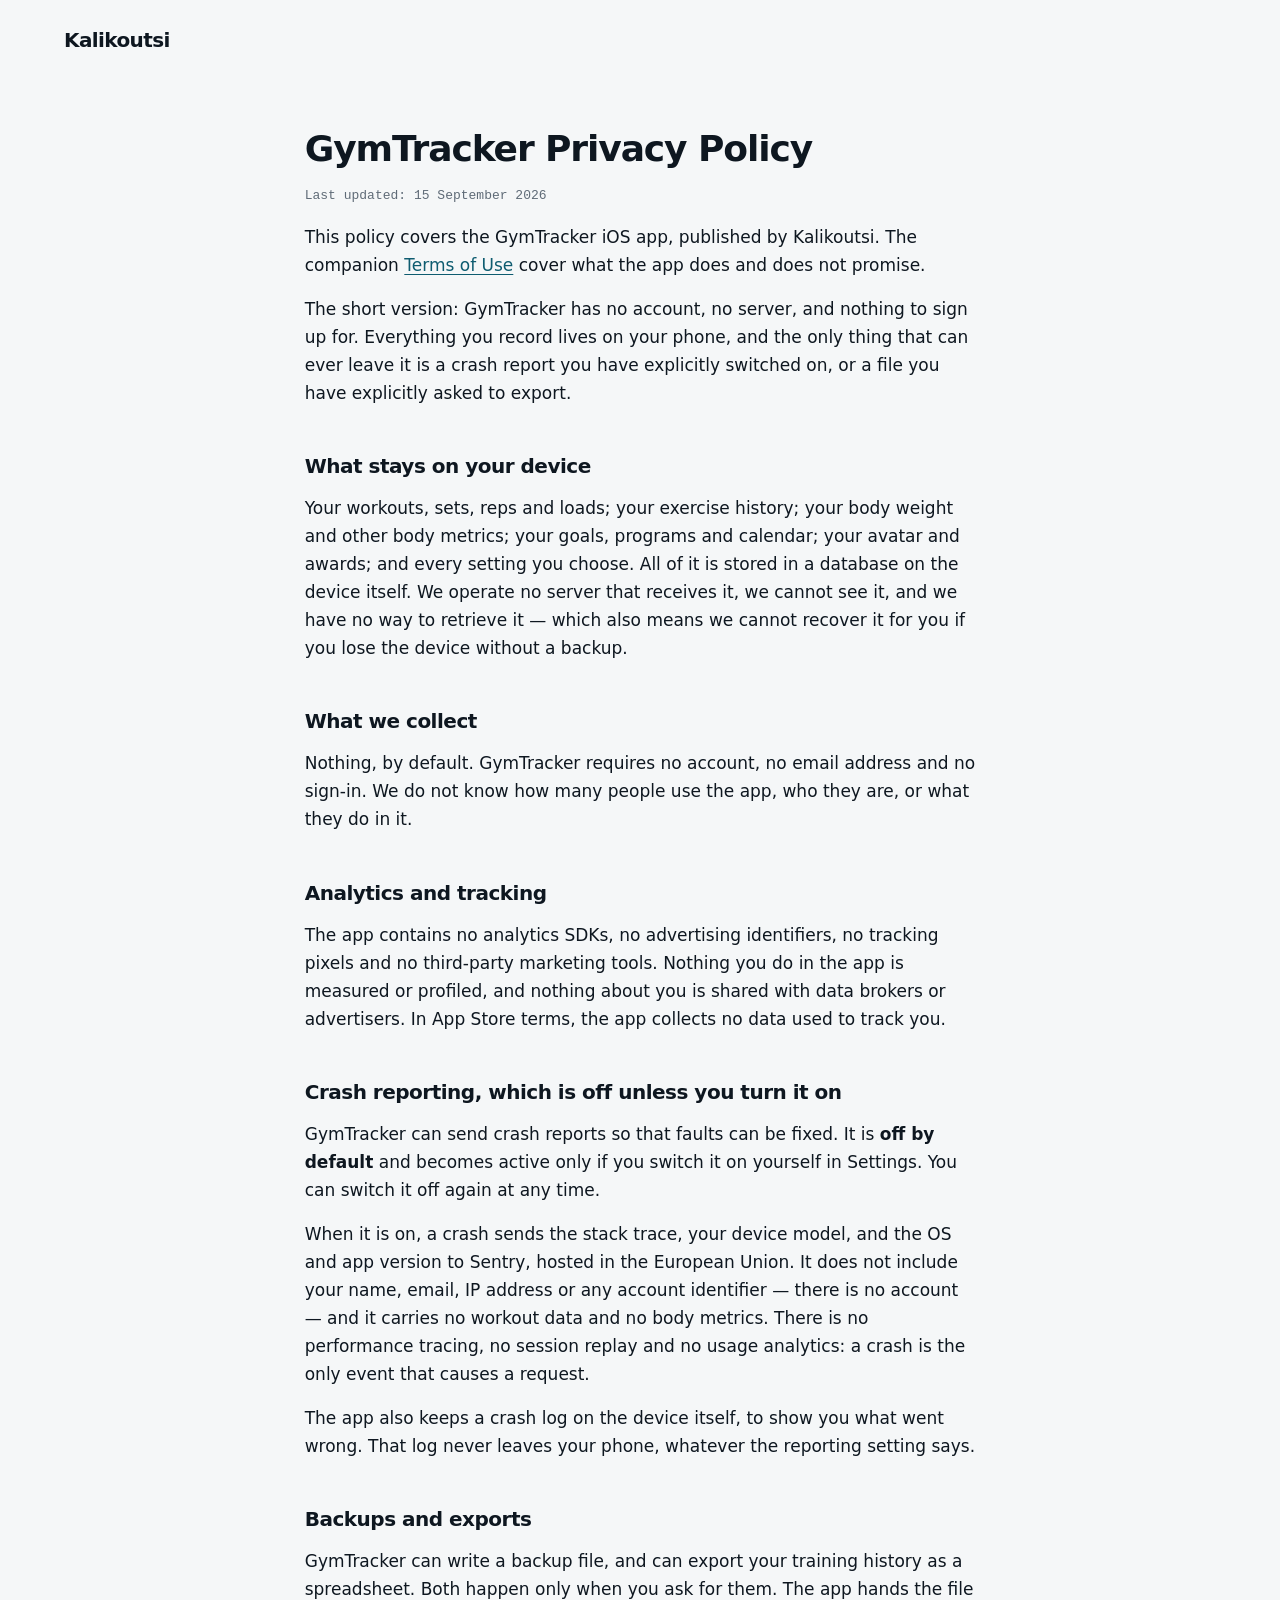
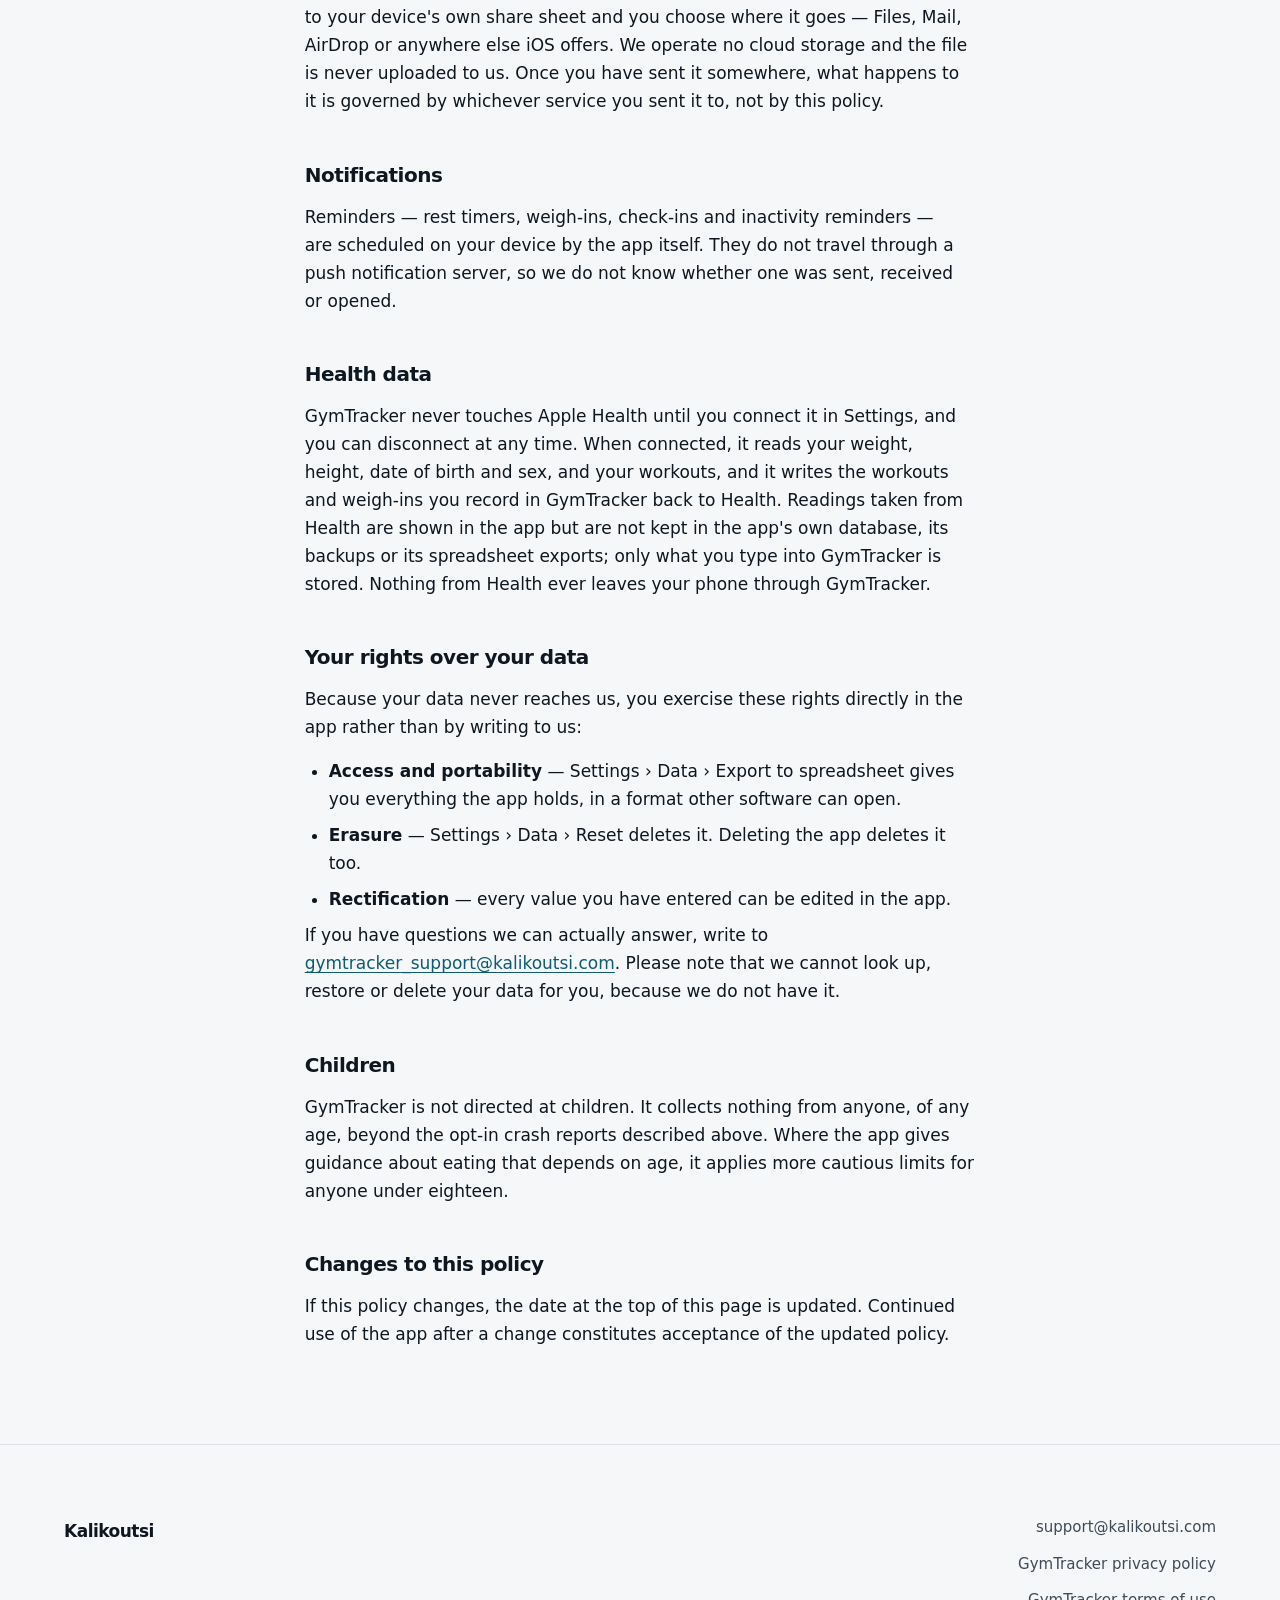
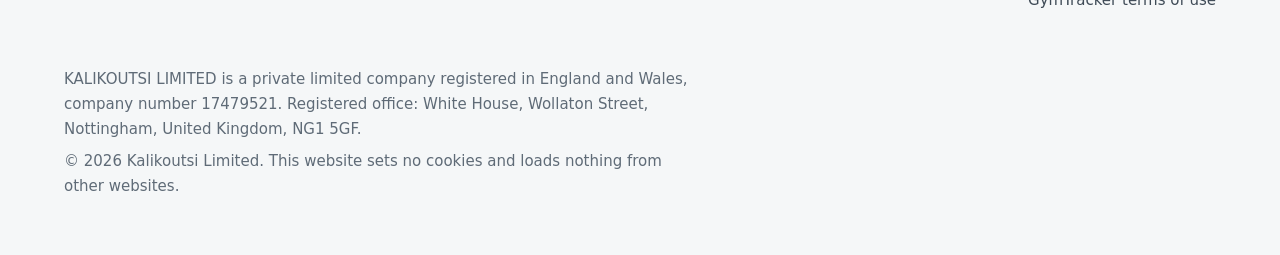
==== gymtracker-privacy.html @ 709e7f81 "Redesign, round two: no menu, plain sentences, the app's current icon and companions The header is t" ====
<!doctype html>
<html lang="en-GB">
<head>
<meta charset="utf-8">
<meta name="viewport" content="width=device-width, initial-scale=1">
<title>GymTracker Privacy Policy — Kalikoutsi</title>
<meta name="description" content="GymTracker's privacy policy: your workouts, body metrics and training history stay on your device. No account, no analytics, no tracking, and crash reporting is off unless you turn it on.">
<meta name="color-scheme" content="light dark">
<link rel="icon" href="data:image/svg+xml,%3Csvg xmlns='http://www.w3.org/2000/svg' viewBox='0 0 32 32'%3E%3Crect width='32' height='32' rx='9' fill='%230e5c70'/%3E%3Cpath d='M12 9v14M21.5 9l-7 7 7 7' fill='none' stroke='%23fff' stroke-width='3' stroke-linecap='round' stroke-linejoin='round'/%3E%3C/svg%3E">
<link rel="stylesheet" href="styles.css">
</head>
<body>

<a class="skip-link" href="#main">Skip to content</a>

<header class="site-header">
  <div class="wrap">
    <a class="wordmark" href="index.html">Kalikoutsi</a>
  </div>
</header>

<main id="main" class="content-page">
  <div class="wrap">
    <h1>GymTracker Privacy Policy</h1>
    <p class="updated">Last updated: 15 September 2026</p>

    <p>
      This policy covers the GymTracker iOS app, published by Kalikoutsi. The companion
      <a href="gymtracker-terms.html">Terms of Use</a> cover what the app does and does not
      promise.
    </p>

    <p>
      The short version: GymTracker has no account, no server, and nothing to sign up for.
      Everything you record lives on your phone, and the only thing that can ever leave it is
      a crash report you have explicitly switched on, or a file you have explicitly asked to
      export.
    </p>

    <h2>What stays on your device</h2>
    <p>
      Your workouts, sets, reps and loads; your exercise history; your body weight and other
      body metrics; your goals, programs and calendar; your avatar and awards; and every
      setting you choose. All of it is stored in a database on the device itself. We operate
      no server that receives it, we cannot see it, and we have no way to retrieve it — which
      also means we cannot recover it for you if you lose the device without a backup.
    </p>

    <h2>What we collect</h2>
    <p>
      Nothing, by default. GymTracker requires no account, no email address and no sign-in.
      We do not know how many people use the app, who they are, or what they do in it.
    </p>

    <h2>Analytics and tracking</h2>
    <p>
      The app contains no analytics SDKs, no advertising identifiers, no tracking pixels and
      no third-party marketing tools. Nothing you do in the app is measured or profiled, and
      nothing about you is shared with data brokers or advertisers. In App Store terms, the
      app collects no data used to track you.
    </p>

    <h2>Crash reporting, which is off unless you turn it on</h2>
    <p>
      GymTracker can send crash reports so that faults can be fixed. It is
      <strong>off by default</strong> and becomes active only if you switch it on yourself in
      Settings. You can switch it off again at any time.
    </p>
    <p>
      When it is on, a crash sends the stack trace, your device model, and the OS and app
      version to Sentry, hosted in the European Union. It does not include your name, email,
      IP address or any account identifier — there is no account — and it carries no workout
      data and no body metrics. There is no performance tracing, no session replay and no
      usage analytics: a crash is the only event that causes a request.
    </p>
    <p>
      The app also keeps a crash log on the device itself, to show you what went wrong. That
      log never leaves your phone, whatever the reporting setting says.
    </p>

    <h2>Backups and exports</h2>
    <p>
      GymTracker can write a backup file, and can export your training history as a
      spreadsheet. Both happen only when you ask for them. The app hands the file to your
      device's own share sheet and you choose where it goes — Files, Mail, AirDrop or
      anywhere else iOS offers. We operate no cloud storage and the file is never uploaded to
      us. Once you have sent it somewhere, what happens to it is governed by whichever
      service you sent it to, not by this policy.
    </p>

    <h2>Notifications</h2>
    <p>
      Reminders — rest timers, weigh-ins, check-ins and inactivity reminders — are scheduled
      on your device by the app itself. They do not travel through a push notification
      server, so we do not know whether one was sent, received or opened.
    </p>

    <h2>Health data</h2>
    <p>
      GymTracker never touches Apple Health until you connect it in Settings, and you can
      disconnect at any time. When connected, it reads your weight, height, date of birth and
      sex, and your workouts, and it writes the workouts and weigh-ins you record in GymTracker
      back to Health. Readings taken from Health are shown in the app but are not kept in the
      app's own database, its backups or its spreadsheet exports; only what you type into
      GymTracker is stored. Nothing from Health ever leaves your phone through GymTracker.
    </p>

    <h2>Your rights over your data</h2>
    <p>
      Because your data never reaches us, you exercise these rights directly in the app
      rather than by writing to us:
    </p>
    <ul>
      <li><strong>Access and portability</strong> — Settings › Data › Export to spreadsheet gives you everything the app holds, in a format other software can open.</li>
      <li><strong>Erasure</strong> — Settings › Data › Reset deletes it. Deleting the app deletes it too.</li>
      <li><strong>Rectification</strong> — every value you have entered can be edited in the app.</li>
    </ul>
    <p>
      If you have questions we can actually answer, write to
      <a href="mailto:gymtracker_support@kalikoutsi.com">gymtracker_support@kalikoutsi.com</a>.
      Please note that we cannot look up, restore or delete your data for you, because we do
      not have it.
    </p>

    <h2>Children</h2>
    <p>
      GymTracker is not directed at children. It collects nothing from anyone, of any age,
      beyond the opt-in crash reports described above. Where the app gives guidance about
      eating that depends on age, it applies more cautious limits for anyone under eighteen.
    </p>

    <h2>Changes to this policy</h2>
    <p>
      If this policy changes, the date at the top of this page is updated. Continued use of
      the app after a change constitutes acceptance of the updated policy.
    </p>
  </div>
</main>

<footer class="site-footer">
  <div class="wrap">
    <div class="footer-grid">
      <a class="wordmark" href="index.html">Kalikoutsi</a>
      <ul class="footer-links">
        <li><a href="mailto:support@kalikoutsi.com">support@kalikoutsi.com</a></li>
        <li><a href="gymtracker-privacy.html">GymTracker privacy policy</a></li>
        <li><a href="gymtracker-terms.html">GymTracker terms of use</a></li>
      </ul>
    </div>
    <p>KALIKOUTSI LIMITED is a private limited company registered in England and Wales, company number 17479521. Registered office: White House, Wollaton Street, Nottingham, United Kingdom, NG1 5GF.</p>
    <p>&copy; 2026 Kalikoutsi Limited. This website sets no cookies and loads nothing from other websites.</p>
  </div>
</footer>

</body>
</html>
---- styles.css ----
/*
  Kalikoutsi: one stylesheet for the whole site.
  System fonts only. No external requests of any kind.

  Two palettes, one type and spacing system.
  - Company pages: a cool neutral ground with a deep teal taken from the GymTracker icon.
  - The GymTracker page (body.app): the app's own tokens from src/ui/theme.ts, so the page
    looks like the app.
  Spacing is on an 8-point grid (--s1 = 8px). Type sizes come from the --t-* scale only.
*/

/* ---------- Tokens ---------- */

:root {
  color-scheme: light dark;

  --bg: #f5f7f8;
  --surface: #ffffff;
  --surface-alt: #eaeef1;
  --ink: #0e1720;
  --ink-2: #3f4b57;
  --ink-3: #5f6b77;
  --line: #dde3e8;
  --accent: #0e5c70;
  --accent-hover: #0a4757;
  --accent-ink: #ffffff;
  --accent-soft: #dcebef;
  --shadow: 0 1px 2px rgba(14, 23, 32, 0.05), 0 8px 24px -8px rgba(14, 23, 32, 0.12);
  --shadow-hover: 0 2px 4px rgba(14, 23, 32, 0.06), 0 16px 40px -12px rgba(14, 23, 32, 0.2);
  --card-border: transparent;

  /* The icon's own colours. Used only where GymTracker itself is shown. */
  --icon-deep: #02213a;
  --icon-teal: #06566d;
  --icon-glow: #0e7c97;
  --icon-spark: #ff5a3c;

  --font: -apple-system, BlinkMacSystemFont, system-ui, "Segoe UI", "Noto Sans", "Helvetica Neue", Arial, sans-serif;
  --font-mono: ui-monospace, "SF Mono", "Cascadia Mono", Menlo, Consolas, monospace;

  /* Type scale */
  --t-xs: 0.8125rem;   /* 13 */
  --t-sm: 0.9375rem;   /* 15 */
  --t-base: 1.0625rem; /* 17 */
  --t-lg: 1.25rem;     /* 20 */
  --t-xl: 1.5rem;      /* 24 */
  --t-2xl: clamp(1.75rem, 1.4rem + 1.4vw, 2.25rem);
  --t-3xl: clamp(2.5rem, 1.8rem + 3vw, 3.75rem);
  --t-hero: clamp(3.5rem, 1rem + 16vw, 9rem);

  /* 8-point spacing */
  --s1: 8px;
  --s2: 16px;
  --s3: 24px;
  --s4: 32px;
  --s5: 48px;
  --s6: 64px;
  --s7: 96px;
  --s8: 128px;

  --gutter: 16px;
  --wrap: 72rem;
  --measure: 62ch;
  --radius: 16px;
  --radius-lg: 24px;
  --ease: cubic-bezier(0.2, 0.7, 0.2, 1);
}

@media (prefers-color-scheme: dark) {
  :root {
    --bg: #0b1014;
    --surface: #121920;
    --surface-alt: #18212a;
    --ink: #eef2f5;
    --ink-2: #b6c0ca;
    --ink-3: #8d99a5;
    --line: #232d37;
    --accent: #6fc4d6;
    --accent-hover: #98d8e5;
    --accent-ink: #04161c;
    --accent-soft: #12303a;
    --shadow: none;
    --shadow-hover: none;
    --card-border: #232d37;
  }
}

/* The GymTracker page wears the app's tokens (src/ui/theme.ts). */
body.app {
  --bg: #f7f9fc;
  --surface: #ffffff;
  --surface-alt: #e9eef5;
  --ink: #10161d;
  --ink-2: #3c4653;
  --ink-3: #586372;
  --line: #d4dce6;
  --accent: #0a5cc2;
  --accent-hover: #084a9c;
  --accent-ink: #ffffff;
  --accent-soft: #dce9fb;
}

@media (prefers-color-scheme: dark) {
  body.app {
    --bg: #0b0f14;
    --surface: #141a22;
    --surface-alt: #1c242f;
    --ink: #f5f7fa;
    --ink-2: #c3ccd6;
    --ink-3: #9aa6b2;
    --line: #2a333f;
    --accent: #4da3ff;
    --accent-hover: #7dbcff;
    --accent-ink: #0b0f14;
    --accent-soft: #20344a;
    --card-border: #2a333f;
  }
}

@media (min-width: 48rem) {
  :root { --gutter: 32px; }
}

/* ---------- Base ---------- */

*, *::before, *::after { box-sizing: border-box; }

html {
  -webkit-text-size-adjust: 100%;
  text-size-adjust: 100%;
  scroll-behavior: smooth;
}

body {
  margin: 0;
  background: var(--bg);
  color: var(--ink);
  font-family: var(--font);
  font-size: var(--t-base);
  line-height: 1.65;
  -webkit-font-smoothing: antialiased;
  overflow-wrap: break-word;
}

img, svg { display: block; max-width: 100%; }
img { height: auto; }

h1, h2, h3, h4 {
  line-height: 1.15;
  font-weight: 700;
  letter-spacing: -0.02em;
  text-wrap: balance;
  margin: 0 0 var(--s2);
}
h2 { font-size: var(--t-2xl); letter-spacing: -0.025em; }
h3 { font-size: var(--t-lg); letter-spacing: -0.01em; line-height: 1.3; margin-bottom: var(--s1); }

p { margin: 0 0 var(--s2); max-width: var(--measure); text-wrap: pretty; }
p:last-child { margin-bottom: 0; }
ul, ol { margin: 0; }

a {
  color: var(--accent);
  text-decoration-thickness: 1px;
  text-underline-offset: 0.2em;
  transition: color 160ms var(--ease);
}
a:hover { color: var(--accent-hover); text-decoration-thickness: 2px; }

:focus-visible {
  outline: 3px solid var(--accent);
  outline-offset: 3px;
  border-radius: 6px;
}

.wrap {
  max-width: calc(var(--wrap) + 2 * var(--gutter));
  margin-inline: auto;
  padding-inline: var(--gutter);
}

.skip-link {
  position: absolute;
  left: var(--gutter);
  top: -100px;
  z-index: 100;
  padding: var(--s1) var(--s2);
  background: var(--accent);
  color: var(--accent-ink);
  border-radius: 10px;
  font-weight: 600;
  text-decoration: none;
}
.skip-link:focus { top: var(--s2); color: var(--accent-ink); }

.lede {
  font-size: var(--t-lg);
  line-height: 1.55;
  color: var(--ink-2);
}

.meta {
  font-family: var(--font-mono);
  font-size: var(--t-xs);
  letter-spacing: 0.02em;
  color: var(--ink-3);
}

/* ---------- Header: the wordmark, nothing else ---------- */

.site-header .wrap {
  display: flex;
  align-items: center;
  min-height: 80px;
}

.wordmark {
  font-size: var(--t-lg);
  font-weight: 700;
  letter-spacing: -0.03em;
  color: var(--ink);
  text-decoration: none;
  padding-block: var(--s1);
}
.wordmark:hover { color: var(--accent); text-decoration: none; }

/* ---------- Sections ---------- */

.section { padding-block: var(--s6); }
@media (min-width: 48rem) { .section { padding-block: var(--s7); } }

.section-head { margin-bottom: var(--s4); }
.section-head p { color: var(--ink-2); }

.rule { border-top: 1px solid var(--line); }

/* ---------- Company hero ---------- */

.hero {
  padding-top: var(--s6);
  padding-bottom: var(--s7);
}
@media (min-width: 48rem) {
  .hero { padding-top: var(--s7); padding-bottom: var(--s8); }
}

.hero h1 {
  font-size: var(--t-hero);
  line-height: 0.95;
  letter-spacing: -0.055em;
  margin: 0 0 var(--s4) -0.04em;
}

.hero .lede {
  font-size: clamp(1.25rem, 1.05rem + 0.8vw, 1.625rem);
  line-height: 1.5;
  max-width: 34ch;
  color: var(--ink-2);
  margin-bottom: var(--s4);
}

.hero .meta { margin: 0; max-width: none; }

/* ---------- Apps list (company page) ---------- */

.apps {
  list-style: none;
  padding: 0;
  display: grid;
  gap: var(--s3);
}
@media (min-width: 56rem) {
  .apps { grid-template-columns: 3fr 2fr; }
}

/* The GymTracker card is dressed in the icon's own colours, in both themes. */
.app-card {
  position: relative;
  overflow: hidden;
  isolation: isolate;
  min-height: 360px;
  padding: var(--s4);
  padding-right: 168px;
  border-radius: var(--radius-lg);
  color: #eef6f8;
  background:
    radial-gradient(120% 90% at 0% 0%, var(--icon-glow) 0%, transparent 60%),
    linear-gradient(160deg, var(--icon-teal) 0%, var(--icon-deep) 100%);
  box-shadow: var(--shadow);
  transition: transform 200ms var(--ease), box-shadow 200ms var(--ease);
}
.app-card:hover { transform: translateY(-2px); box-shadow: var(--shadow-hover); }
.app-card:focus-within { outline: 3px solid var(--accent); outline-offset: 3px; }

.app-card .app-icon {
  width: 88px;
  height: 88px;
  margin-bottom: var(--s3);
  box-shadow: 0 6px 20px -6px rgba(0, 0, 0, 0.5);
}

.app-card h3 {
  font-size: var(--t-xl);
  margin-bottom: var(--s1);
  color: #ffffff;
}

.app-card p { color: #c9dde3; max-width: 32ch; }

.app-card .meta {
  color: #a9c6cf;
  margin-bottom: var(--s3);
}

.app-card .status-dot {
  display: inline-block;
  width: 8px;
  height: 8px;
  margin-right: var(--s1);
  border-radius: 50%;
  background: var(--icon-spark);
  vertical-align: 1px;
}

/* The whole card is the link; the visible text is the h3 link. */
.app-card a {
  color: inherit;
  text-decoration: none;
}
.app-card a::after {
  content: "";
  position: absolute;
  inset: 0;
  z-index: 2;
  border-radius: inherit;
}
.app-card a:focus-visible { outline: none; }

.app-card .go {
  display: inline-flex;
  align-items: center;
  gap: var(--s1);
  margin-top: var(--s3);
  font-size: var(--t-sm);
  font-weight: 600;
  color: #ffffff;
}
.app-card .go svg {
  width: 16px;
  height: 16px;
  fill: none;
  stroke: currentColor;
  stroke-width: 2;
  stroke-linecap: round;
  stroke-linejoin: round;
  transition: transform 200ms var(--ease);
}
.app-card:hover .go svg { transform: translateX(4px); }

/* A companion peeks in from the bottom-right corner. */
.peek {
  position: absolute;
  right: -24px;
  bottom: -56px;
  width: 200px;
  z-index: -1;
  transition: transform 320ms var(--ease);
}
.app-card:hover .peek { transform: translateY(-12px) rotate(-2deg); }

@media (max-width: 30rem) {
  .app-card { padding-right: var(--s4); padding-bottom: 200px; min-height: 0; }
  .peek { width: 168px; right: -8px; bottom: -48px; }
}

.app-next {
  padding: var(--s4);
  border-radius: var(--radius-lg);
  background: var(--surface-alt);
  color: var(--ink-3);
}
.app-next .slot {
  width: 88px;
  height: 88px;
  margin-bottom: var(--s3);
  border: 1.5px dashed var(--ink-3);
  border-radius: 22.37%;
  opacity: 0.6;
}
.app-next strong { color: var(--ink); font-size: var(--t-lg); font-weight: 600; display: block; margin-bottom: var(--s1); }
.app-next p { color: var(--ink-2); }

/* ---------- App icon (iOS-style corners in CSS, never baked) ---------- */

.app-icon {
  border-radius: 22.37%;
  overflow: hidden;
  object-fit: cover;
  flex: none;
}

/* ---------- Buttons ---------- */

.btn {
  display: inline-flex;
  align-items: center;
  justify-content: center;
  min-height: 48px;
  padding: 0 var(--s3);
  border-radius: 12px;
  background: var(--accent);
  color: var(--accent-ink);
  font-size: var(--t-base);
  font-weight: 600;
  text-decoration: none;
  transition: background-color 160ms var(--ease), transform 160ms var(--ease);
}
.btn:hover { background: var(--accent-hover); color: var(--accent-ink); text-decoration: none; }
.btn:active { transform: translateY(1px); }

.btn-quiet {
  background: transparent;
  color: var(--ink);
  border: 1px solid var(--line);
}
.btn-quiet:hover { background: var(--surface-alt); color: var(--ink); }

/* ---------- Cards ---------- */

.card {
  background: var(--surface);
  border: 1px solid var(--card-border);
  border-radius: var(--radius);
  box-shadow: var(--shadow);
}

/* ---------- GymTracker hero ---------- */

.app-hero { padding-top: var(--s5); padding-bottom: var(--s6); }
@media (min-width: 48rem) { .app-hero { padding-top: var(--s6); padding-bottom: var(--s7); } }

.app-hero-grid { display: grid; gap: var(--s5); }
@media (min-width: 60rem) {
  .app-hero-grid { grid-template-columns: 1.15fr 1fr; gap: var(--s6); align-items: start; }
}

.app-hero .app-icon {
  width: 112px;
  height: 112px;
  margin-bottom: var(--s4);
  box-shadow: 0 1px 2px rgba(0, 0, 0, 0.08), 0 12px 32px -12px rgba(2, 33, 58, 0.55);
}

.app-hero h1 {
  font-size: var(--t-3xl);
  letter-spacing: -0.04em;
  line-height: 1;
  margin-bottom: var(--s3);
}

.app-hero .lede { margin-bottom: var(--s3); }

.status {
  display: inline-flex;
  align-items: center;
  gap: var(--s1);
  margin: 0 0 var(--s4);
  padding: 4px 12px;
  border-radius: 999px;
  background: var(--accent-soft);
  color: var(--ink);
  font-size: var(--t-xs);
  font-weight: 600;
}
.status::before {
  content: "";
  width: 8px;
  height: 8px;
  border-radius: 50%;
  background: var(--accent);
}

.cta-note { margin-top: var(--s2); font-size: var(--t-sm); color: var(--ink-3); }

/* At a glance */
.glance { padding: var(--s4); }
.glance h2 { font-size: var(--t-lg); margin-bottom: var(--s3); }
.glance dl { margin: 0; display: grid; gap: var(--s3); }
.glance div { display: grid; gap: 4px; }
.glance div + div { padding-top: var(--s3); border-top: 1px solid var(--line); }
.glance dt { font-size: var(--t-sm); font-weight: 600; color: var(--ink-3); }
.glance dd { margin: 0; }

/* ---------- Where your data is stored ---------- */

.data-list {
  list-style: none;
  padding: 0;
  display: grid;
  gap: var(--s2);
}
@media (min-width: 48rem) { .data-list { grid-template-columns: 1fr 1fr; gap: var(--s3); } }

.data-list li { padding: var(--s3); }
.data-list p { color: var(--ink-2); }

.tag {
  display: inline-block;
  margin-bottom: var(--s2);
  padding: 2px 10px;
  border-radius: 999px;
  font-size: var(--t-xs);
  font-weight: 600;
  letter-spacing: 0.01em;
  background: var(--accent-soft);
  color: var(--ink);
}
.tag-choice { background: var(--surface-alt); color: var(--ink-2); }

.plain-note { margin-top: var(--s4); color: var(--ink-2); }

/* ---------- Features ---------- */

.features {
  list-style: none;
  padding: 0;
  display: grid;
  gap: var(--s2);
}
@media (min-width: 48rem) {
  .features { grid-template-columns: 1fr 1fr; gap: var(--s3); }
  .features .wide { grid-column: 1 / -1; }
}

.feature { padding: var(--s3); display: flex; flex-direction: column; }
.feature-head { display: flex; gap: var(--s2); align-items: flex-start; }
.feature-head p { color: var(--ink-2); margin: 0; }

.feature-icon {
  flex: none;
  display: grid;
  place-items: center;
  width: 40px;
  height: 40px;
  border-radius: 12px;
  background: var(--accent-soft);
  color: var(--accent);
}
.feature-icon svg {
  width: 22px;
  height: 22px;
  fill: none;
  stroke: currentColor;
  stroke-width: 1.75;
  stroke-linecap: round;
  stroke-linejoin: round;
}

details { margin-top: var(--s2); }

summary {
  display: inline-flex;
  align-items: center;
  gap: var(--s1);
  min-height: 44px;
  cursor: pointer;
  list-style: none;
  font-size: var(--t-sm);
  font-weight: 600;
  color: var(--accent);
  border-radius: 8px;
}
summary::-webkit-details-marker { display: none; }
summary::after {
  content: "";
  width: 8px;
  height: 8px;
  border-right: 2px solid currentColor;
  border-bottom: 2px solid currentColor;
  transform: translateY(-2px) rotate(45deg);
  transition: transform 200ms var(--ease);
}
details[open] > summary::after { transform: translateY(2px) rotate(-135deg); }
summary:hover { color: var(--accent-hover); }

.detail-list {
  margin-top: var(--s1);
  padding-left: var(--s3);
  color: var(--ink-2);
}
.detail-list li { margin-bottom: var(--s1); padding-left: 4px; }
.detail-list li::marker { color: var(--ink-3); }

/* ---------- Companion: growth and the roster ---------- */

.companion-block { margin-top: var(--s4); }
.companion-block h4 {
  margin: 0 0 var(--s2);
  font-size: var(--t-sm);
  font-weight: 600;
  letter-spacing: 0;
  color: var(--ink-3);
}
.companion-block + .companion-block { margin-top: var(--s5); }

.levels {
  list-style: none;
  padding: 0;
  display: grid;
  grid-template-columns: repeat(3, 1fr);
  gap: var(--s3) var(--s2);
}
@media (min-width: 40rem) { .levels { grid-template-columns: repeat(6, 1fr); } }

.levels li { text-align: center; font-size: var(--t-sm); color: var(--ink-2); line-height: 1.4; }
.levels img {
  width: 100%;
  max-width: 120px;
  margin: 0 auto;
  aspect-ratio: 2 / 3;
  object-fit: contain;
  object-position: bottom;
}
.levels b { display: block; color: var(--ink); font-weight: 600; }
.levels .floor {
  display: block;
  border-top: 1px solid var(--line);
  padding-top: var(--s1);
}

.levels-caption { margin-top: var(--s3); font-size: var(--t-sm); color: var(--ink-3); }

.roster {
  list-style: none;
  padding: 0;
  display: grid;
  grid-template-columns: repeat(4, 1fr);
  gap: var(--s1);
}
@media (min-width: 48rem) { .roster { grid-template-columns: repeat(6, 1fr); } }
@media (min-width: 64rem) { .roster { grid-template-columns: repeat(11, 1fr); } }

.roster li {
  display: flex;
  flex-direction: column;
  align-items: center;
  padding: var(--s1) 4px;
  border-radius: 12px;
  background: var(--surface-alt);
  font-size: var(--t-sm);
  font-weight: 600;
  transition: transform 200ms var(--ease);
}
.roster li:hover { transform: translateY(-4px); }
.roster img {
  width: 100%;
  max-width: 96px;
  aspect-ratio: 2 / 3;
  object-fit: contain;
  object-position: bottom;
}

/* ---------- Who it is for ---------- */

.fit { display: grid; gap: var(--s2); }
@media (min-width: 48rem) { .fit { grid-template-columns: 1fr 1fr; gap: var(--s3); } }

.fit > div { padding: var(--s3); }
.fit h3 { display: flex; align-items: center; gap: var(--s1); margin-bottom: var(--s2); }
.fit h3 svg {
  width: 22px;
  height: 22px;
  fill: none;
  stroke: var(--accent);
  stroke-width: 2.25;
  stroke-linecap: round;
  stroke-linejoin: round;
}
.fit .not h3 svg { stroke: var(--ink-3); }
.fit ul { padding-left: var(--s3); color: var(--ink-2); }
.fit li { margin-bottom: var(--s1); }

/* ---------- FAQ ---------- */

.faq { max-width: 48rem; }
.faq details {
  margin: 0;
  border-bottom: 1px solid var(--line);
}
.faq details:first-child { border-top: 1px solid var(--line); }
.faq summary {
  display: flex;
  justify-content: space-between;
  width: 100%;
  min-height: 56px;
  padding-block: var(--s2);
  font-size: var(--t-base);
  color: var(--ink);
}
.faq summary::after { flex: none; margin-left: var(--s2); color: var(--ink-3); }
.faq summary:hover { color: var(--accent); }
.faq details p { color: var(--ink-2); padding-bottom: var(--s3); }

.legal-links { display: flex; flex-wrap: wrap; gap: var(--s2); margin-top: var(--s5); }

/* ---------- Legal pages ---------- */

.content-page { padding-block: var(--s5) var(--s7); }
.content-page .wrap { max-width: calc(var(--measure) + 2 * var(--gutter)); }
.content-page h1 { font-size: var(--t-2xl); letter-spacing: -0.03em; }
.content-page h2 { font-size: var(--t-lg); margin-top: var(--s5); }
.content-page ul { padding-left: var(--s3); }
.content-page li { margin-bottom: var(--s1); }
.updated { font-family: var(--font-mono); font-size: var(--t-xs); color: var(--ink-3); }

/* ---------- Footer ---------- */

.site-footer {
  border-top: 1px solid var(--line);
  padding-block: var(--s6) var(--s5);
  font-size: var(--t-sm);
  color: var(--ink-3);
}

.footer-grid { display: grid; gap: var(--s3); margin-bottom: var(--s5); }
@media (min-width: 48rem) {
  .footer-grid { grid-template-columns: 1fr auto; align-items: start; }
}

.site-footer .wordmark { font-size: var(--t-base); }

.footer-links {
  list-style: none;
  padding: 0;
  display: grid;
  gap: 0;
}
@media (min-width: 48rem) { .footer-links { text-align: right; } }

.footer-links a {
  display: inline-block;
  padding-block: 6px;
  color: var(--ink-2);
  text-decoration: none;
}
.footer-links a:hover { color: var(--accent); text-decoration: underline; }

.site-footer p { max-width: 70ch; margin-bottom: var(--s1); }

/* ---------- Motion ---------- */

@media (prefers-reduced-motion: no-preference) {
  .rise {
    animation: rise 640ms var(--ease) both;
    animation-delay: calc(var(--i, 0) * 90ms);
  }
  @keyframes rise {
    from { opacity: 0; transform: translateY(12px); }
    to { opacity: 1; transform: none; }
  }
}

@media (prefers-reduced-motion: reduce) {
  html { scroll-behavior: auto; }
  *, *::before, *::after {
    transition-duration: 0.01ms !important;
    animation-duration: 0.01ms !important;
  }
  .app-card:hover, .roster li:hover, .app-card:hover .peek, .app-card:hover .go svg { transform: none; }
}
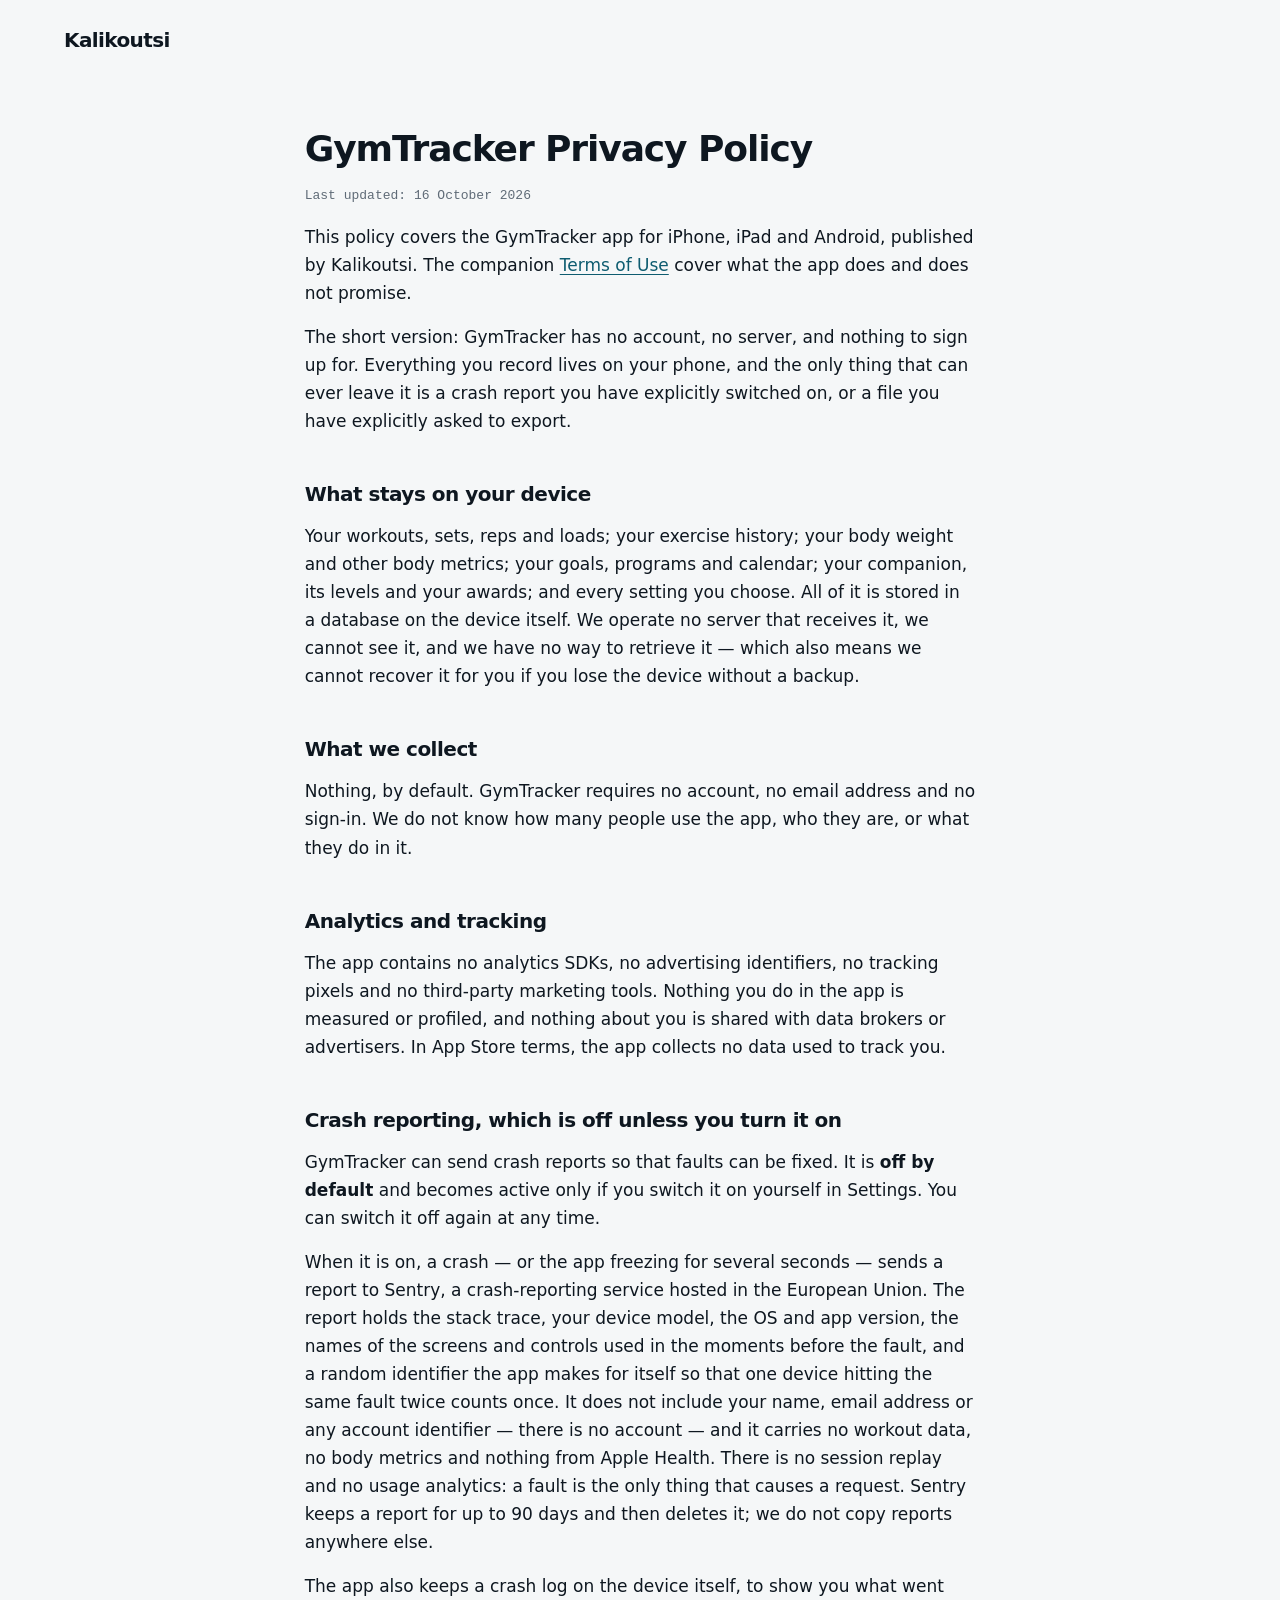
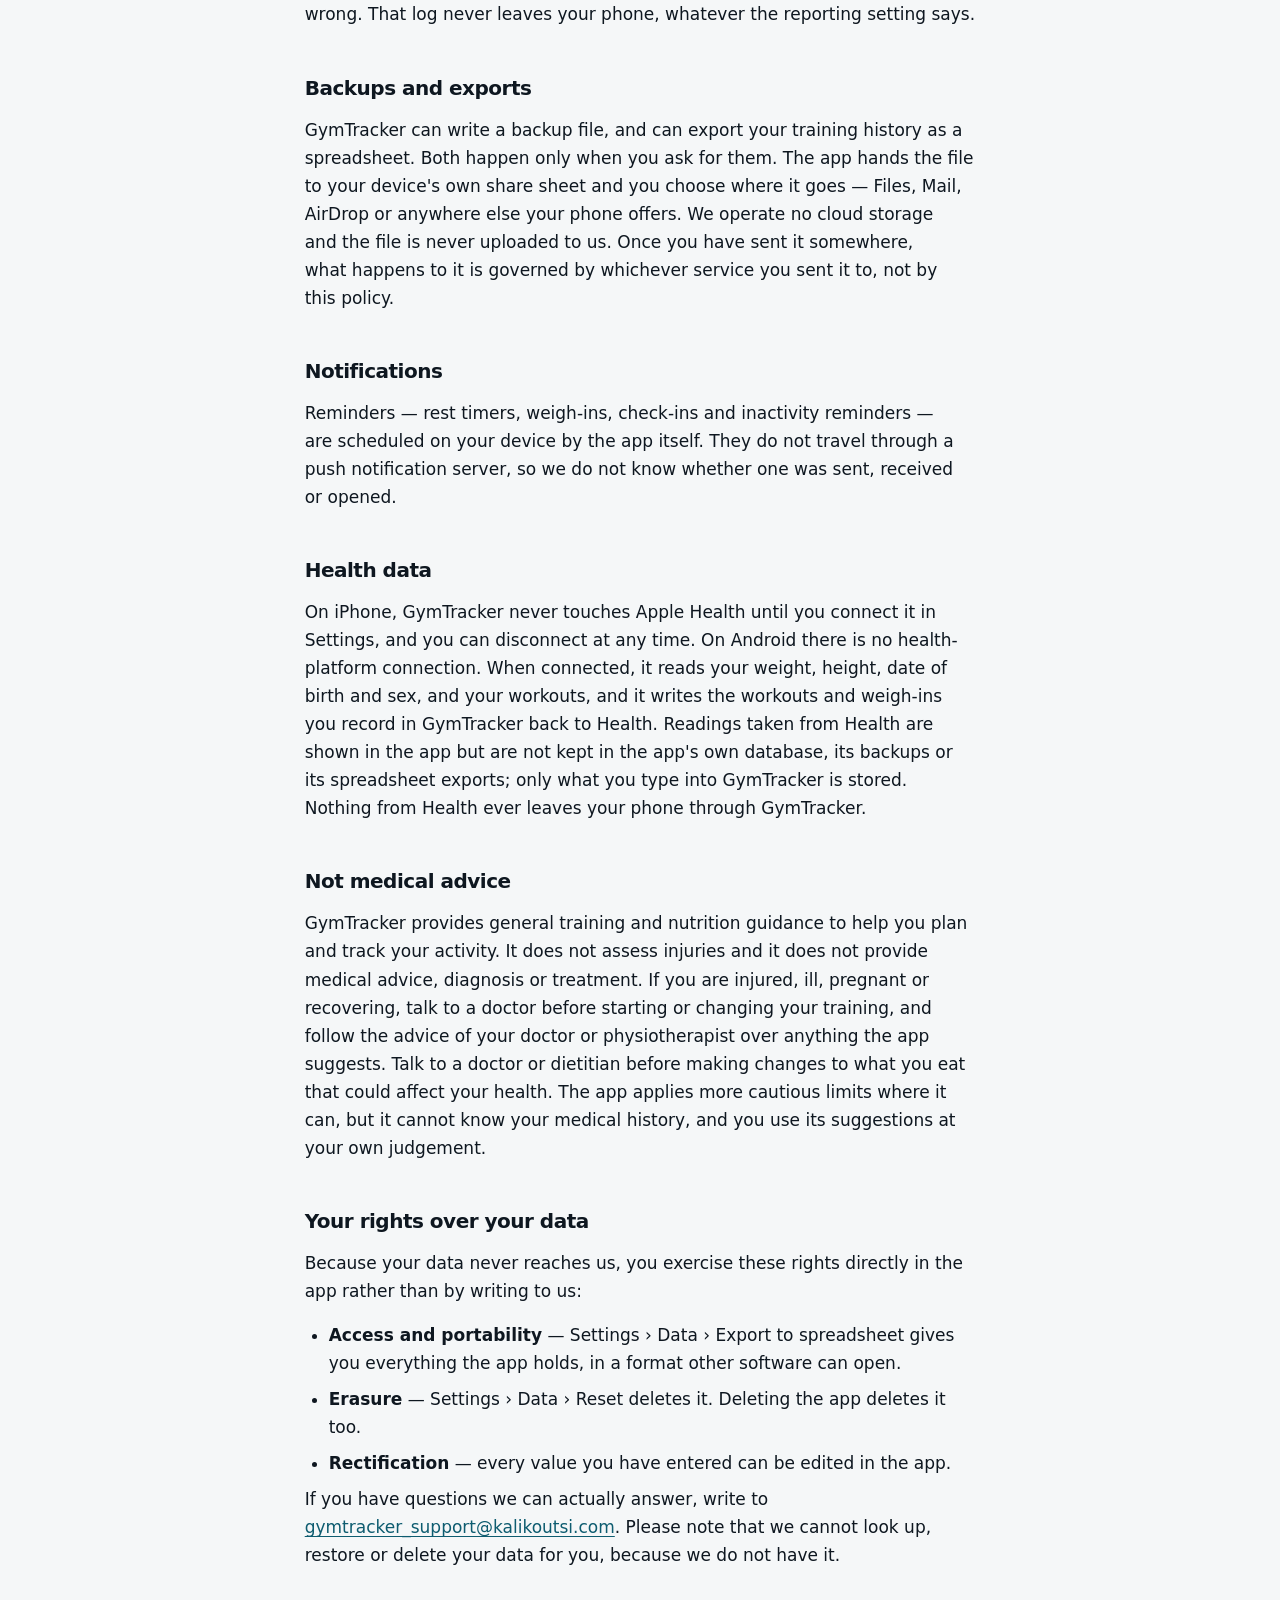
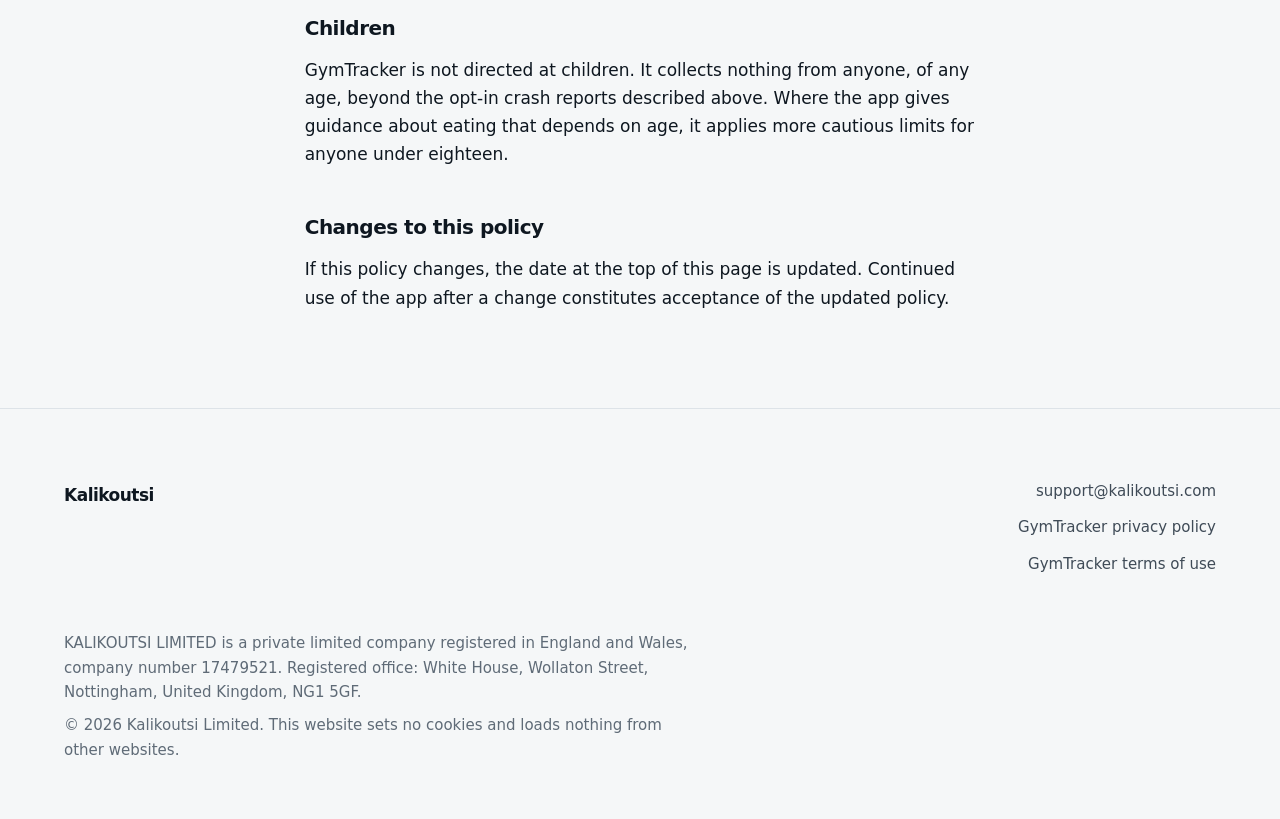
==== commit 2138c688: "GymTracker privacy policy: not-medical-advice section, crash reports described in full, iPad and And" ====
--- a/gymtracker-privacy.html
+++ b/gymtracker-privacy.html
@@ -22,12 +22,12 @@
 <main id="main" class="content-page">
   <div class="wrap">
     <h1>GymTracker Privacy Policy</h1>
-    <p class="updated">Last updated: 15 September 2026</p>
+    <p class="updated">Last updated: 16 October 2026</p>
 
     <p>
-      This policy covers the GymTracker iOS app, published by Kalikoutsi. The companion
-      <a href="gymtracker-terms.html">Terms of Use</a> cover what the app does and does not
-      promise.
+      This policy covers the GymTracker app for iPhone, iPad and Android, published by
+      Kalikoutsi. The companion <a href="gymtracker-terms.html">Terms of Use</a> cover what
+      the app does and does not promise.
     </p>
 
     <p>
@@ -40,8 +40,8 @@
     <h2>What stays on your device</h2>
     <p>
       Your workouts, sets, reps and loads; your exercise history; your body weight and other
-      body metrics; your goals, programs and calendar; your avatar and awards; and every
-      setting you choose. All of it is stored in a database on the device itself. We operate
+      body metrics; your goals, programs and calendar; your companion, its levels and your
+      awards; and every setting you choose. All of it is stored in a database on the device itself. We operate
       no server that receives it, we cannot see it, and we have no way to retrieve it — which
       also means we cannot recover it for you if you lose the device without a backup.
     </p>
@@ -67,11 +67,16 @@
       Settings. You can switch it off again at any time.
     </p>
     <p>
-      When it is on, a crash sends the stack trace, your device model, and the OS and app
-      version to Sentry, hosted in the European Union. It does not include your name, email,
-      IP address or any account identifier — there is no account — and it carries no workout
-      data and no body metrics. There is no performance tracing, no session replay and no
-      usage analytics: a crash is the only event that causes a request.
+      When it is on, a crash — or the app freezing for several seconds — sends a report to
+      Sentry, a crash-reporting service hosted in the European Union. The report holds the
+      stack trace, your device model, the OS and app version, the names of the screens and
+      controls used in the moments before the fault, and a random identifier the app makes
+      for itself so that one device hitting the same fault twice counts once. It does not
+      include your name, email address or any account identifier — there is no account — and
+      it carries no workout data, no body metrics and nothing from Apple Health. There is no
+      session replay and no usage analytics: a fault is the only thing that causes a request.
+      Sentry keeps a report for up to 90 days and then deletes it; we do not copy reports
+      anywhere else.
     </p>
     <p>
       The app also keeps a crash log on the device itself, to show you what went wrong. That
@@ -83,7 +88,7 @@
       GymTracker can write a backup file, and can export your training history as a
       spreadsheet. Both happen only when you ask for them. The app hands the file to your
       device's own share sheet and you choose where it goes — Files, Mail, AirDrop or
-      anywhere else iOS offers. We operate no cloud storage and the file is never uploaded to
+      anywhere else your phone offers. We operate no cloud storage and the file is never uploaded to
       us. Once you have sent it somewhere, what happens to it is governed by whichever
       service you sent it to, not by this policy.
     </p>
@@ -97,12 +102,24 @@
 
     <h2>Health data</h2>
     <p>
-      GymTracker never touches Apple Health until you connect it in Settings, and you can
-      disconnect at any time. When connected, it reads your weight, height, date of birth and
+      On iPhone, GymTracker never touches Apple Health until you connect it in Settings, and
+      you can disconnect at any time. On Android there is no health-platform connection. When connected, it reads your weight, height, date of birth and
       sex, and your workouts, and it writes the workouts and weigh-ins you record in GymTracker
       back to Health. Readings taken from Health are shown in the app but are not kept in the
       app's own database, its backups or its spreadsheet exports; only what you type into
       GymTracker is stored. Nothing from Health ever leaves your phone through GymTracker.
+    </p>
+
+    <h2>Not medical advice</h2>
+    <p>
+      GymTracker provides general training and nutrition guidance to help you plan and track
+      your activity. It does not assess injuries and it does not provide medical advice,
+      diagnosis or treatment. If you are injured, ill, pregnant or recovering, talk to a
+      doctor before starting or changing your training, and follow the advice of your doctor
+      or physiotherapist over anything the app suggests. Talk to a doctor or dietitian before
+      making changes to what you eat that could affect your health. The app applies more
+      cautious limits where it can, but it cannot know your medical history, and you use its
+      suggestions at your own judgement.
     </p>
 
     <h2>Your rights over your data</h2>
--- a/styles.css
+++ b/styles.css
@@ -482,6 +482,29 @@
 
 .cta-note { margin-top: var(--s2); font-size: var(--t-sm); color: var(--ink-3); }
 
+/* Store buttons. Placeholders until the listings exist: same shape as the real badges,
+   no link, a "Coming soon" line instead of "Download on the". */
+.store-buttons { display: flex; flex-wrap: wrap; gap: var(--s2); margin: var(--s3) 0 var(--s4); }
+.store-btn {
+  display: inline-flex;
+  align-items: center;
+  gap: 10px;
+  min-height: 56px;
+  padding: 0 18px 0 14px;
+  border-radius: 12px;
+  border: 1px solid var(--line);
+  background: var(--ink);
+  color: var(--bg);
+  text-decoration: none;
+  line-height: 1.1;
+}
+.store-btn svg { width: 26px; height: 26px; fill: currentColor; flex: none; }
+.store-btn small { display: block; font-size: 11px; letter-spacing: .02em; opacity: .8; }
+.store-btn strong { display: block; font-size: 17px; font-weight: 600; }
+.store-btn[aria-disabled="true"] { opacity: .6; cursor: default; }
+@media (prefers-color-scheme: dark) { .store-btn { background: var(--surface-alt, #182129); color: var(--ink); } }
+
+
 /* At a glance */
 .glance { padding: var(--s4); }
 .glance h2 { font-size: var(--t-lg); margin-bottom: var(--s3); }
@@ -490,6 +513,85 @@
 .glance div + div { padding-top: var(--s3); border-top: 1px solid var(--line); }
 .glance dt { font-size: var(--t-sm); font-weight: 600; color: var(--ink-3); }
 .glance dd { margin: 0; }
+
+/* ---------- Screens: phone frames drawn in CSS (no device mockups) ---------- */
+
+.gallery {
+  list-style: none;
+  padding: var(--s1) var(--gutter) var(--s2);
+  margin: 0 calc(-1 * var(--gutter));
+  display: grid;
+  grid-auto-flow: column;
+  grid-auto-columns: min(72%, 280px);
+  gap: var(--s3);
+  overflow-x: auto;
+  overscroll-behavior-x: contain;
+  scroll-snap-type: x mandatory;
+  scroll-padding-inline: var(--gutter);
+  scrollbar-width: thin;
+}
+.gallery > li { scroll-snap-align: start; }
+@media (min-width: 64rem) {
+  .gallery {
+    grid-auto-flow: row;
+    grid-template-columns: repeat(5, 1fr);
+    overflow: visible;
+    margin-inline: 0;
+    padding-inline: 0;
+  }
+}
+
+.gallery figure, .shot-side { margin: 0; }
+
+.phone,
+.shot-phone .frame {
+  padding: 6px;
+  border: 1px solid var(--line);
+  border-radius: 32px;
+  background: var(--surface);
+  box-shadow: var(--shadow);
+}
+.phone img,
+.shot-phone .frame img {
+  width: 100%;
+  border-radius: 26px;
+  background: var(--surface-alt);
+}
+
+.shot-crop .frame {
+  overflow: hidden;
+  border: 1px solid var(--line);
+  border-radius: var(--radius);
+  background: var(--surface);
+  box-shadow: var(--shadow);
+}
+.shot-crop .frame img { width: 100%; }
+
+.gallery figcaption,
+.shot-side figcaption {
+  margin-top: var(--s2);
+  font-size: var(--t-sm);
+  line-height: 1.45;
+  color: var(--ink-2);
+  text-align: center;
+}
+
+.has-shot .shot-side {
+  width: 100%;
+  max-width: 240px;
+  margin: var(--s3) auto 0;
+}
+.has-shot .shot-crop { max-width: 340px; }
+@media (min-width: 48rem) {
+  .feature.has-shot {
+    display: grid;
+    grid-template-columns: 1fr 220px;
+    gap: var(--s5);
+    align-items: start;
+  }
+  .feature.has-shot:has(.shot-crop) { grid-template-columns: 1fr 320px; }
+  .has-shot .shot-side { margin: 0; max-width: none; }
+}
 
 /* ---------- Where your data is stored ---------- */
 
@@ -593,8 +695,9 @@
 
 /* ---------- Companion: growth and the roster ---------- */
 
-.companion-block { margin-top: var(--s4); }
-.companion-block h4 {
+.companion-card { padding: var(--s3); }
+@media (min-width: 48rem) { .companion-card { padding: var(--s4); } }
+.companion-block h3 {
   margin: 0 0 var(--s2);
   font-size: var(--t-sm);
   font-weight: 600;
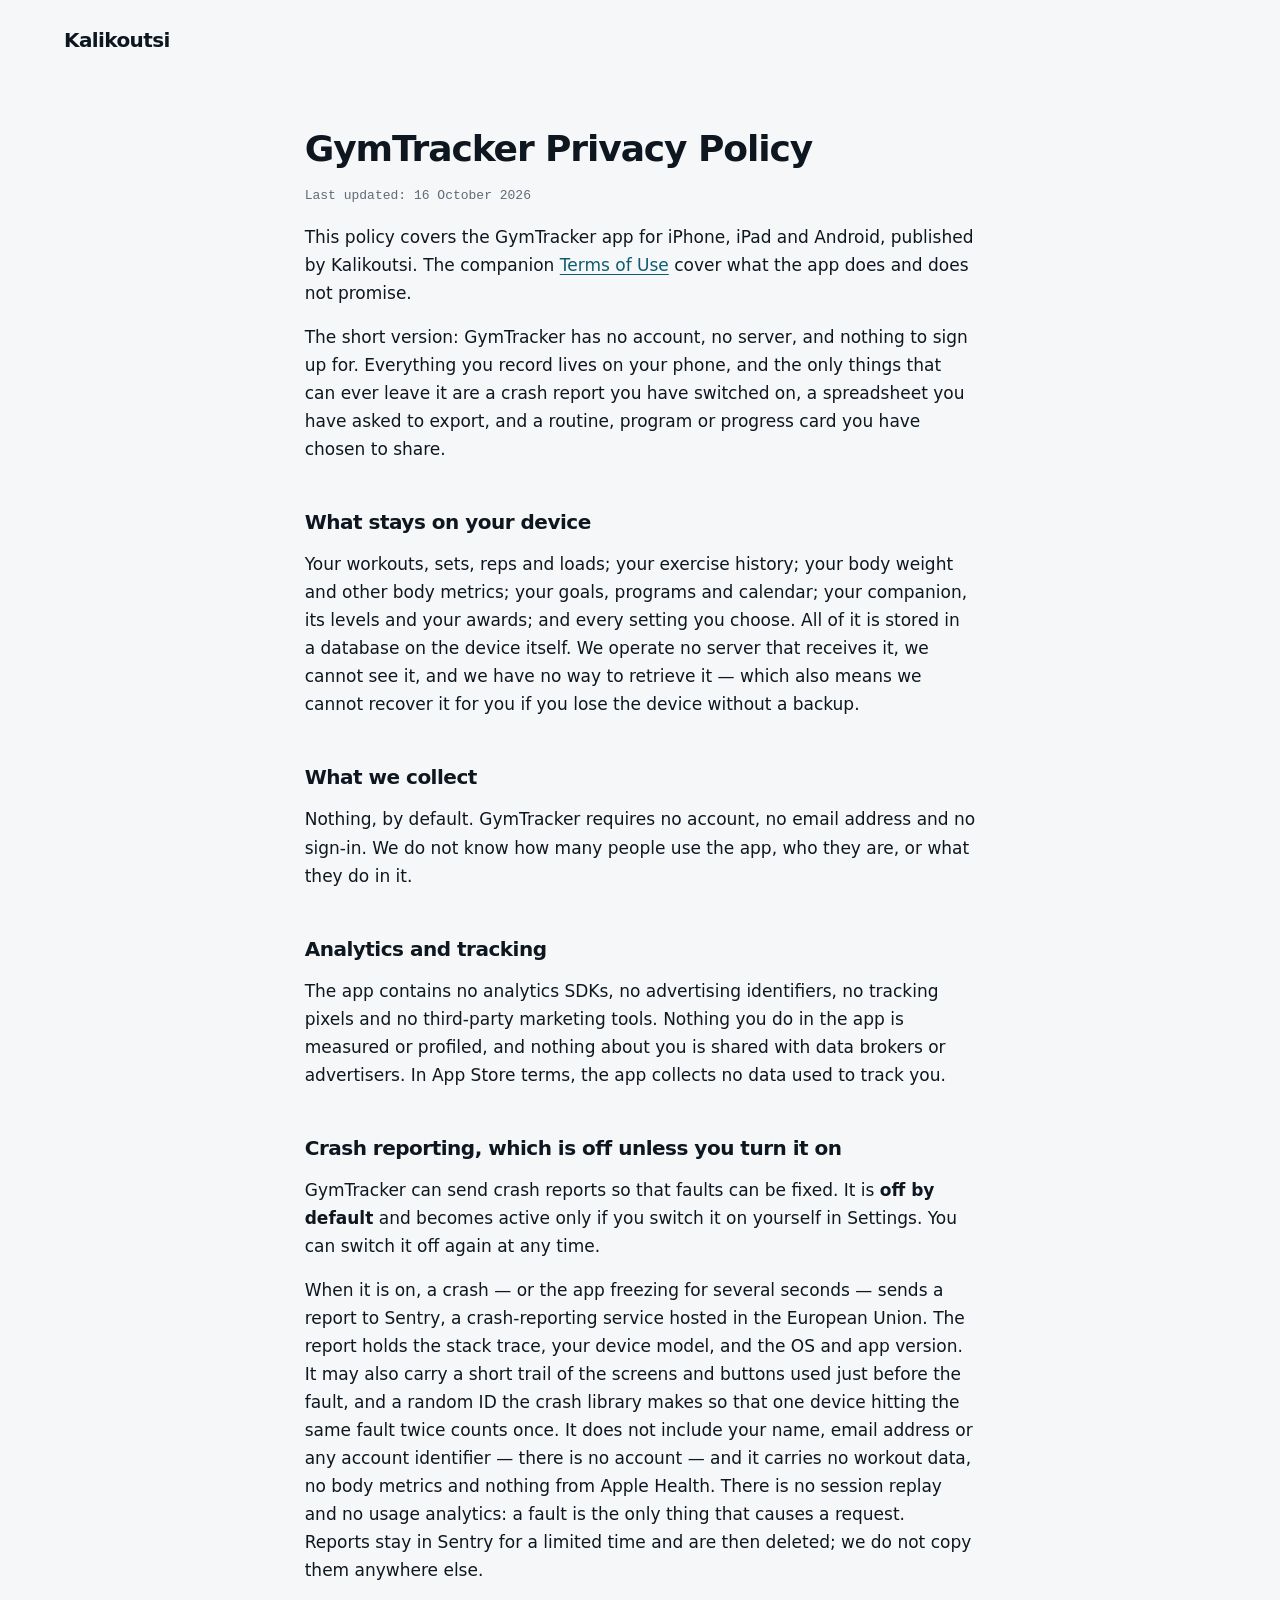
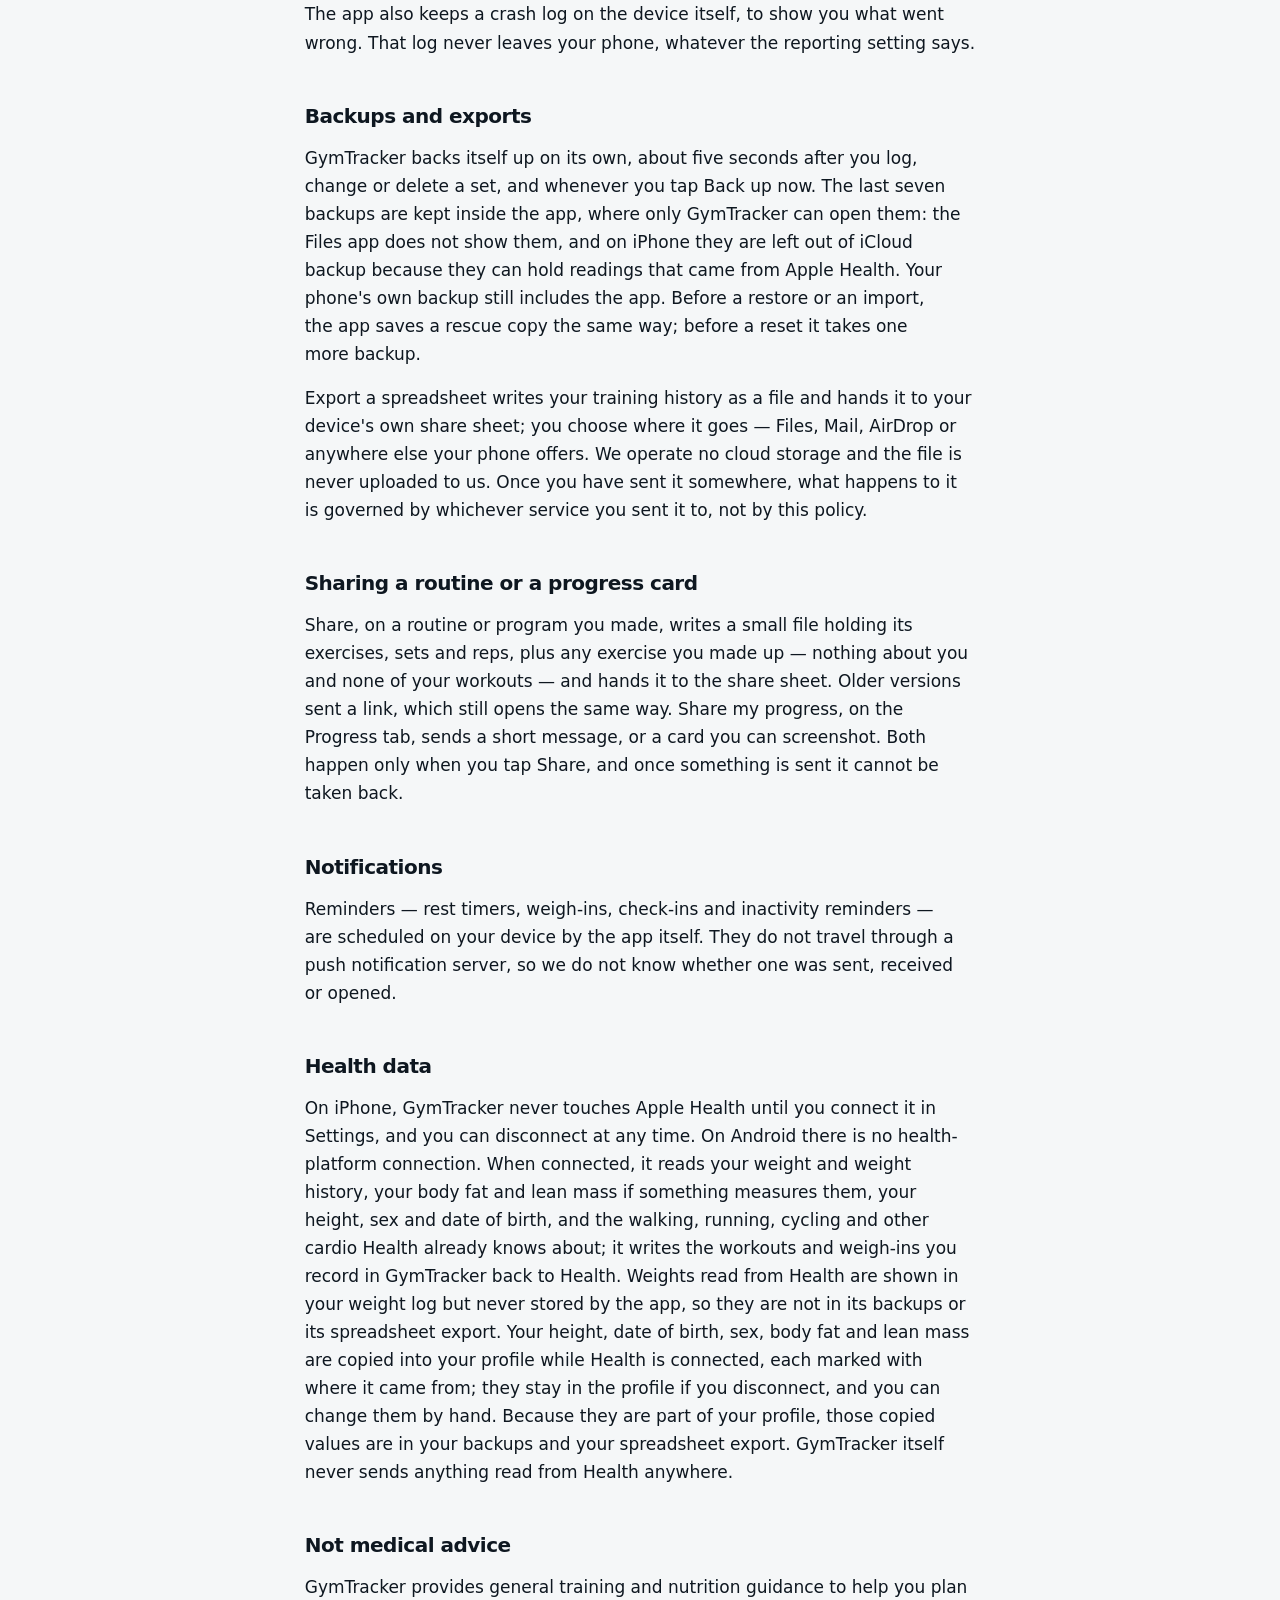
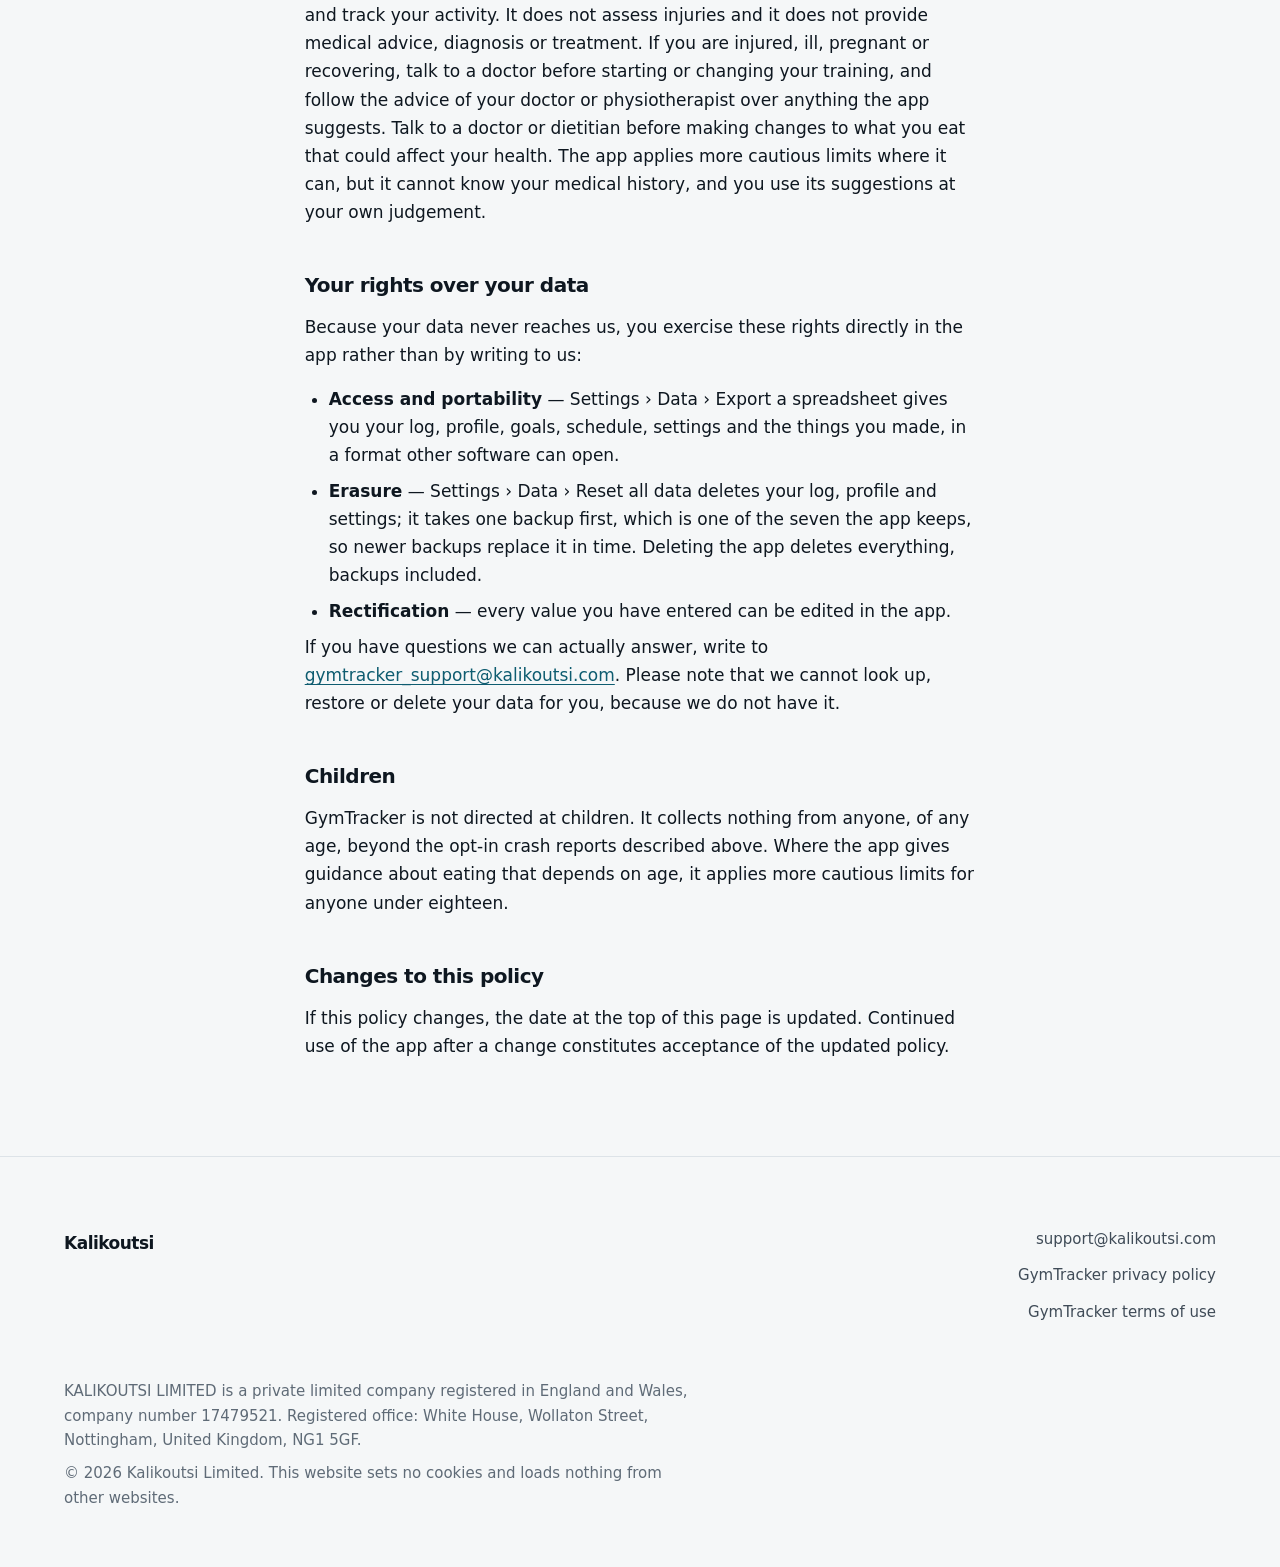
==== commit 10452e7e: "GymTracker page, policy and terms brought up to the app: XP levels, Difficulty, eleven seasons, back" ====
--- a/gymtracker-privacy.html
+++ b/gymtracker-privacy.html
@@ -32,9 +32,9 @@
 
     <p>
       The short version: GymTracker has no account, no server, and nothing to sign up for.
-      Everything you record lives on your phone, and the only thing that can ever leave it is
-      a crash report you have explicitly switched on, or a file you have explicitly asked to
-      export.
+      Everything you record lives on your phone, and the only things that can ever leave it
+      are a crash report you have switched on, a spreadsheet you have asked to export, and a
+      routine, program or progress card you have chosen to share.
     </p>
 
     <h2>What stays on your device</h2>
@@ -69,13 +69,13 @@
     <p>
       When it is on, a crash — or the app freezing for several seconds — sends a report to
       Sentry, a crash-reporting service hosted in the European Union. The report holds the
-      stack trace, your device model, the OS and app version, the names of the screens and
-      controls used in the moments before the fault, and a random identifier the app makes
-      for itself so that one device hitting the same fault twice counts once. It does not
+      stack trace, your device model, and the OS and app version. It may also carry a short
+      trail of the screens and buttons used just before the fault, and a random ID the crash
+      library makes so that one device hitting the same fault twice counts once. It does not
       include your name, email address or any account identifier — there is no account — and
       it carries no workout data, no body metrics and nothing from Apple Health. There is no
       session replay and no usage analytics: a fault is the only thing that causes a request.
-      Sentry keeps a report for up to 90 days and then deletes it; we do not copy reports
+      Reports stay in Sentry for a limited time and are then deleted; we do not copy them
       anywhere else.
     </p>
     <p>
@@ -85,12 +85,30 @@
 
     <h2>Backups and exports</h2>
     <p>
-      GymTracker can write a backup file, and can export your training history as a
-      spreadsheet. Both happen only when you ask for them. The app hands the file to your
-      device's own share sheet and you choose where it goes — Files, Mail, AirDrop or
-      anywhere else your phone offers. We operate no cloud storage and the file is never uploaded to
+      GymTracker backs itself up on its own, about five seconds after you log, change or
+      delete a set, and whenever you tap Back up now. The last seven backups are kept inside
+      the app, where only GymTracker can open them: the Files app does not show them, and on
+      iPhone they are left out of iCloud backup because they can hold readings that came from
+      Apple Health. Your phone's own backup still includes the app. Before a restore or an
+      import, the app saves a rescue copy the same way; before a reset it takes one more
+      backup.
+    </p>
+    <p>
+      Export a spreadsheet writes your training history as a file and hands it to your
+      device's own share sheet; you choose where it goes — Files, Mail, AirDrop or anywhere
+      else your phone offers. We operate no cloud storage and the file is never uploaded to
       us. Once you have sent it somewhere, what happens to it is governed by whichever
       service you sent it to, not by this policy.
+    </p>
+
+    <h2>Sharing a routine or a progress card</h2>
+    <p>
+      Share, on a routine or program you made, writes a small file holding its exercises,
+      sets and reps, plus any exercise you made up — nothing about you and none of your
+      workouts — and hands it to the share sheet. Older versions sent a link, which still
+      opens the same way. Share my progress, on the Progress tab, sends a short message, or a
+      card you can screenshot. Both happen only when you tap Share, and once something is
+      sent it cannot be taken back.
     </p>
 
     <h2>Notifications</h2>
@@ -103,11 +121,17 @@
     <h2>Health data</h2>
     <p>
       On iPhone, GymTracker never touches Apple Health until you connect it in Settings, and
-      you can disconnect at any time. On Android there is no health-platform connection. When connected, it reads your weight, height, date of birth and
-      sex, and your workouts, and it writes the workouts and weigh-ins you record in GymTracker
-      back to Health. Readings taken from Health are shown in the app but are not kept in the
-      app's own database, its backups or its spreadsheet exports; only what you type into
-      GymTracker is stored. Nothing from Health ever leaves your phone through GymTracker.
+      you can disconnect at any time. On Android there is no health-platform connection. When
+      connected, it reads your weight and weight history, your body fat and lean mass if
+      something measures them, your height, sex and date of birth, and the walking, running,
+      cycling and other cardio Health already knows about; it writes the workouts and
+      weigh-ins you record in GymTracker back to Health. Weights read from Health are shown
+      in your weight log but never stored by the app, so they are not in its backups or its
+      spreadsheet export. Your height, date of birth, sex, body fat and lean mass are copied
+      into your profile while Health is connected, each marked with where it came from; they
+      stay in the profile if you disconnect, and you can change them by hand. Because they
+      are part of your profile, those copied values are in your backups and your spreadsheet
+      export. GymTracker itself never sends anything read from Health anywhere.
     </p>
 
     <h2>Not medical advice</h2>
@@ -128,8 +152,8 @@
       rather than by writing to us:
     </p>
     <ul>
-      <li><strong>Access and portability</strong> — Settings › Data › Export to spreadsheet gives you everything the app holds, in a format other software can open.</li>
-      <li><strong>Erasure</strong> — Settings › Data › Reset deletes it. Deleting the app deletes it too.</li>
+      <li><strong>Access and portability</strong> — Settings › Data › Export a spreadsheet gives you your log, profile, goals, schedule, settings and the things you made, in a format other software can open.</li>
+      <li><strong>Erasure</strong> — Settings › Data › Reset all data deletes your log, profile and settings; it takes one backup first, which is one of the seven the app keeps, so newer backups replace it in time. Deleting the app deletes everything, backups included.</li>
       <li><strong>Rectification</strong> — every value you have entered can be edited in the app.</li>
     </ul>
     <p>
--- a/styles.css
+++ b/styles.css
@@ -710,10 +710,10 @@
   list-style: none;
   padding: 0;
   display: grid;
-  grid-template-columns: repeat(3, 1fr);
+  grid-template-columns: repeat(2, 1fr);
   gap: var(--s3) var(--s2);
 }
-@media (min-width: 40rem) { .levels { grid-template-columns: repeat(6, 1fr); } }
+@media (min-width: 40rem) { .levels { grid-template-columns: repeat(4, 1fr); } }
 
 .levels li { text-align: center; font-size: var(--t-sm); color: var(--ink-2); line-height: 1.4; }
 .levels img {
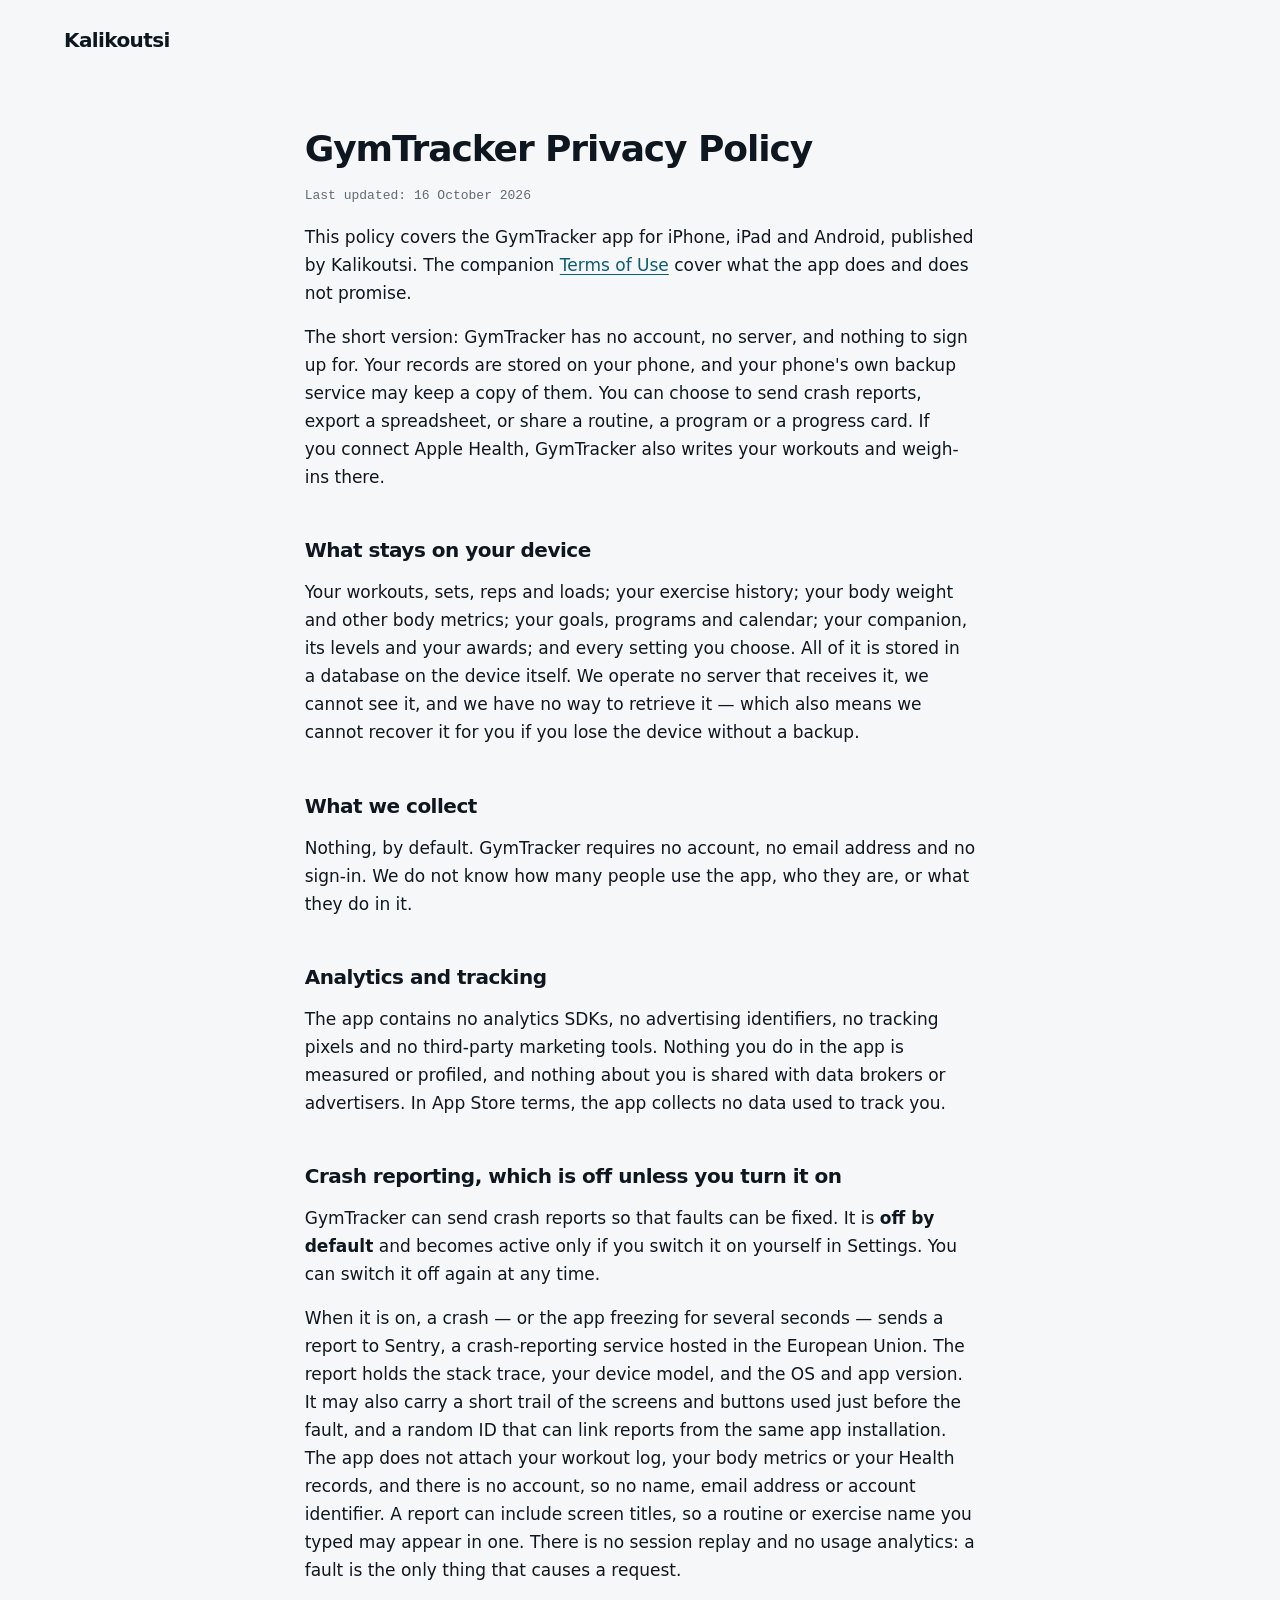
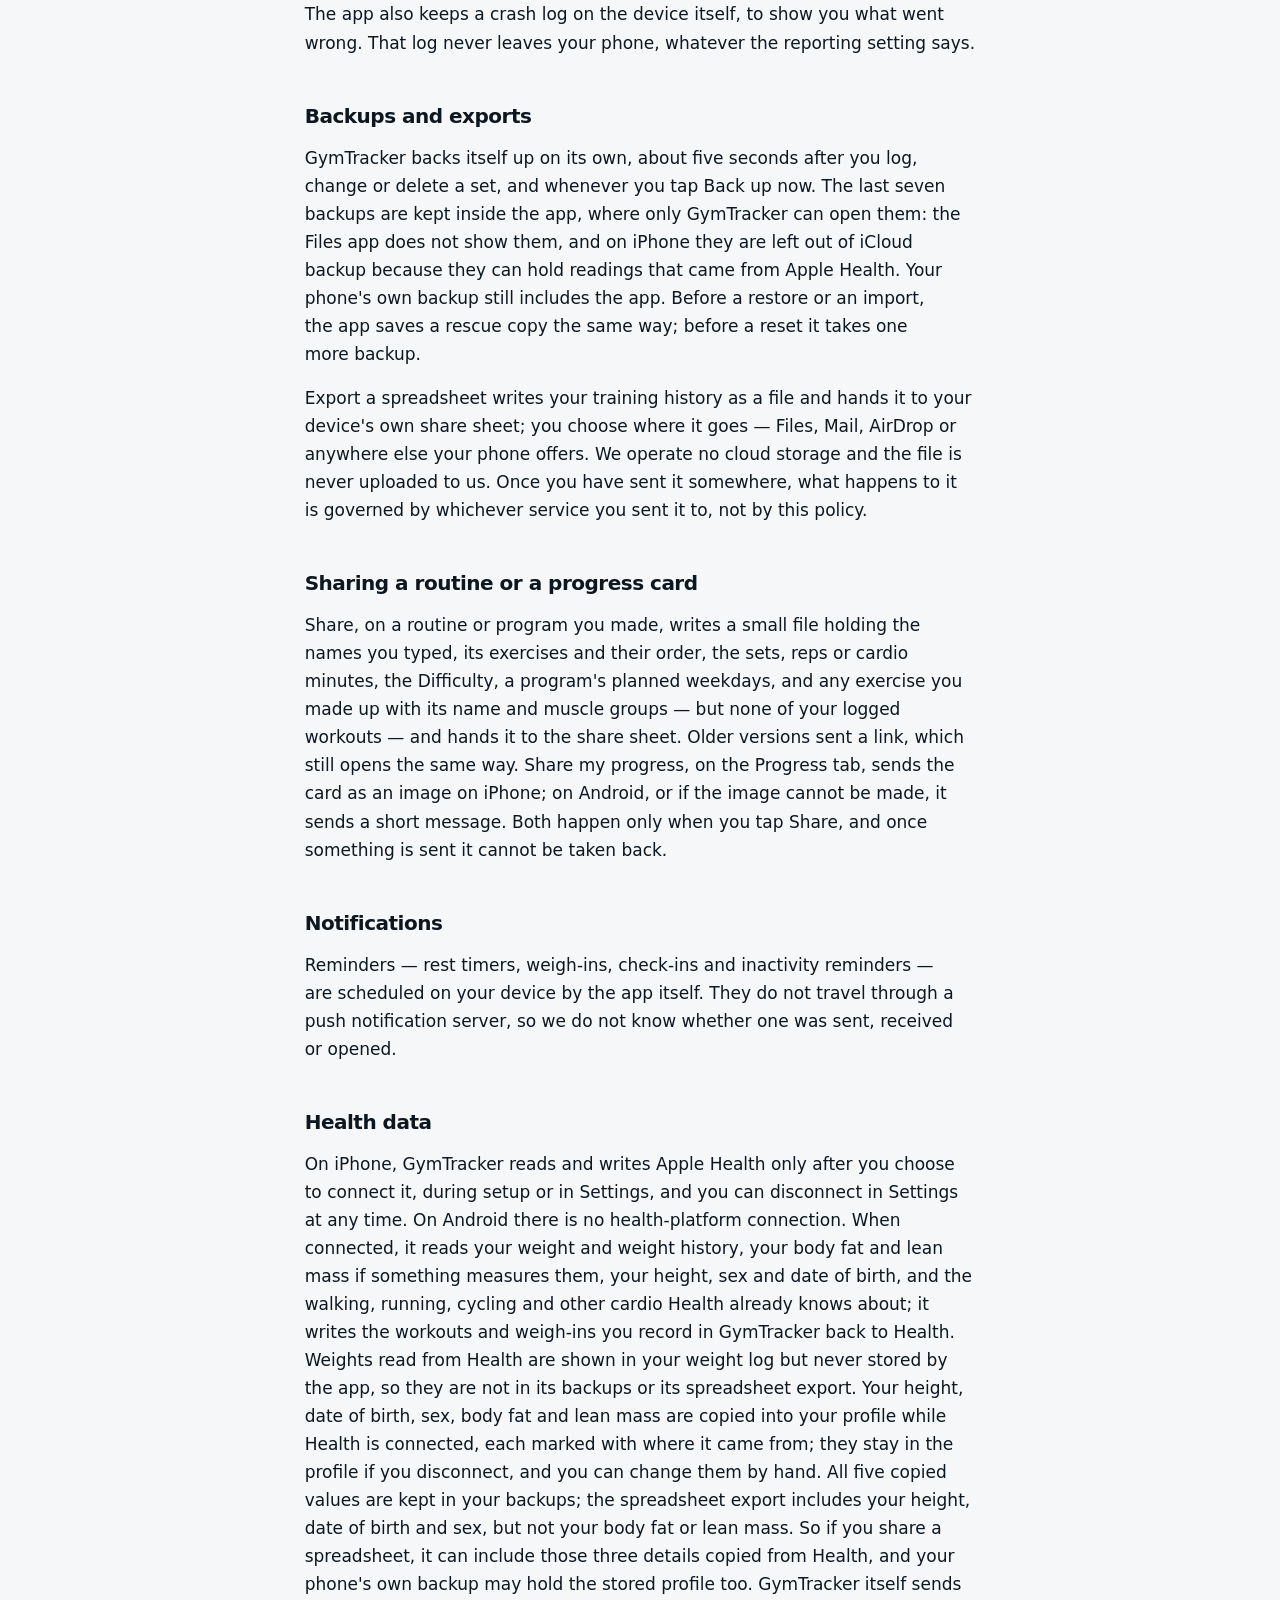
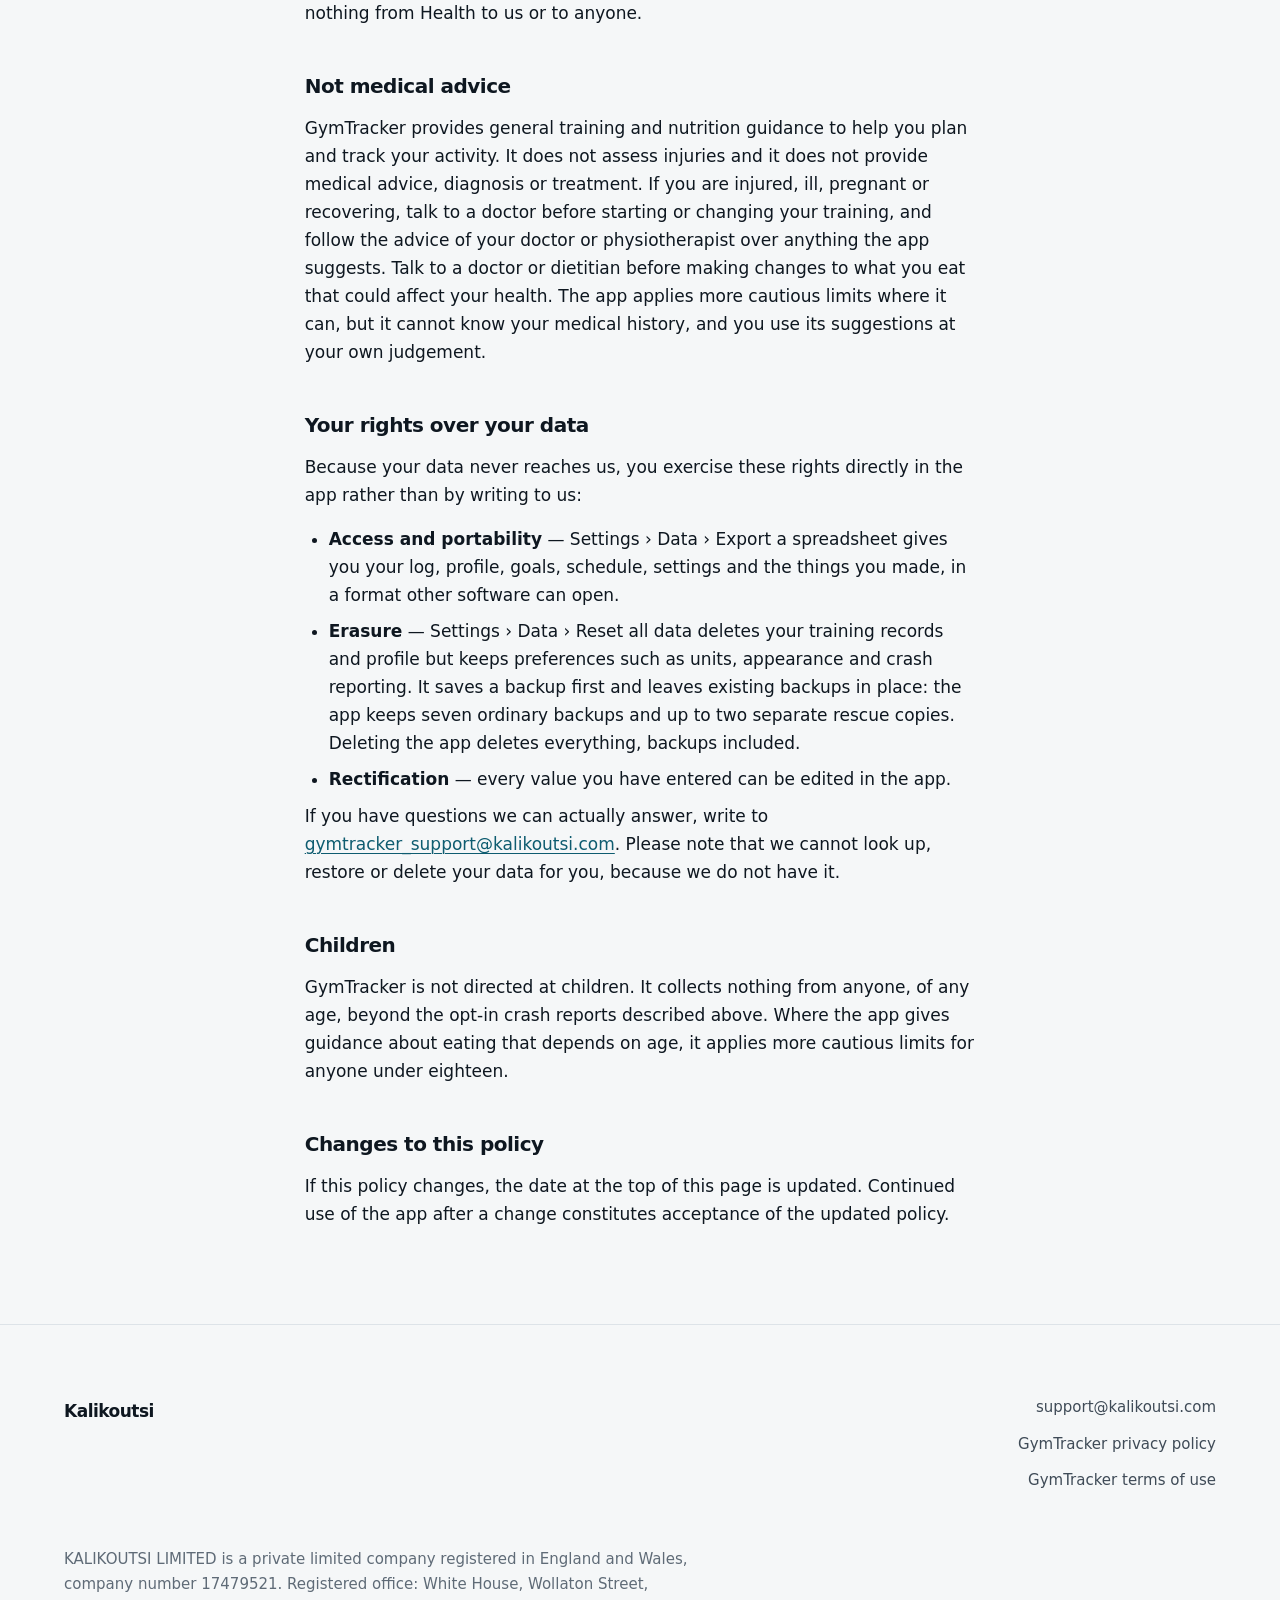
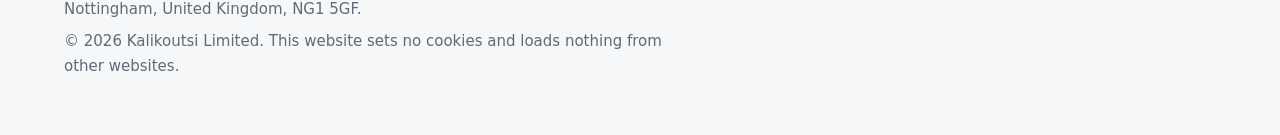
==== commit eb3273fc: "Review follow-up: what a shared file and a crash report can hold, what a spreadsheet and a reset do," ====
--- a/gymtracker-privacy.html
+++ b/gymtracker-privacy.html
@@ -32,9 +32,10 @@
 
     <p>
       The short version: GymTracker has no account, no server, and nothing to sign up for.
-      Everything you record lives on your phone, and the only things that can ever leave it
-      are a crash report you have switched on, a spreadsheet you have asked to export, and a
-      routine, program or progress card you have chosen to share.
+      Your records are stored on your phone, and your phone's own backup service may keep a
+      copy of them. You can choose to send crash reports, export a spreadsheet, or share a
+      routine, a program or a progress card. If you connect Apple Health, GymTracker also
+      writes your workouts and weigh-ins there.
     </p>
 
     <h2>What stays on your device</h2>
@@ -70,13 +71,12 @@
       When it is on, a crash — or the app freezing for several seconds — sends a report to
       Sentry, a crash-reporting service hosted in the European Union. The report holds the
       stack trace, your device model, and the OS and app version. It may also carry a short
-      trail of the screens and buttons used just before the fault, and a random ID the crash
-      library makes so that one device hitting the same fault twice counts once. It does not
-      include your name, email address or any account identifier — there is no account — and
-      it carries no workout data, no body metrics and nothing from Apple Health. There is no
-      session replay and no usage analytics: a fault is the only thing that causes a request.
-      Reports stay in Sentry for a limited time and are then deleted; we do not copy them
-      anywhere else.
+      trail of the screens and buttons used just before the fault, and a random ID that can
+      link reports from the same app installation. The app does not attach your workout log,
+      your body metrics or your Health records, and there is no account, so no name, email
+      address or account identifier. A report can include screen titles, so a routine or
+      exercise name you typed may appear in one. There is no session replay and no usage
+      analytics: a fault is the only thing that causes a request.
     </p>
     <p>
       The app also keeps a crash log on the device itself, to show you what went wrong. That
@@ -103,11 +103,13 @@
 
     <h2>Sharing a routine or a progress card</h2>
     <p>
-      Share, on a routine or program you made, writes a small file holding its exercises,
-      sets and reps, plus any exercise you made up — nothing about you and none of your
-      workouts — and hands it to the share sheet. Older versions sent a link, which still
-      opens the same way. Share my progress, on the Progress tab, sends a short message, or a
-      card you can screenshot. Both happen only when you tap Share, and once something is
+      Share, on a routine or program you made, writes a small file holding the names you
+      typed, its exercises and their order, the sets, reps or cardio minutes, the Difficulty,
+      a program's planned weekdays, and any exercise you made up with its name and muscle
+      groups — but none of your logged workouts — and hands it to the share sheet. Older
+      versions sent a link, which still opens the same way. Share my progress, on the Progress
+      tab, sends the card as an image on iPhone; on Android, or if the image cannot be made,
+      it sends a short message. Both happen only when you tap Share, and once something is
       sent it cannot be taken back.
     </p>
 
@@ -120,8 +122,9 @@
 
     <h2>Health data</h2>
     <p>
-      On iPhone, GymTracker never touches Apple Health until you connect it in Settings, and
-      you can disconnect at any time. On Android there is no health-platform connection. When
+      On iPhone, GymTracker reads and writes Apple Health only after you choose to connect it,
+      during setup or in Settings, and you can disconnect in Settings at any time. On Android
+      there is no health-platform connection. When
       connected, it reads your weight and weight history, your body fat and lean mass if
       something measures them, your height, sex and date of birth, and the walking, running,
       cycling and other cardio Health already knows about; it writes the workouts and
@@ -129,9 +132,11 @@
       in your weight log but never stored by the app, so they are not in its backups or its
       spreadsheet export. Your height, date of birth, sex, body fat and lean mass are copied
       into your profile while Health is connected, each marked with where it came from; they
-      stay in the profile if you disconnect, and you can change them by hand. Because they
-      are part of your profile, those copied values are in your backups and your spreadsheet
-      export. GymTracker itself never sends anything read from Health anywhere.
+      stay in the profile if you disconnect, and you can change them by hand. All five copied
+      values are kept in your backups; the spreadsheet export includes your height, date of
+      birth and sex, but not your body fat or lean mass. So if you share a spreadsheet, it can
+      include those three details copied from Health, and your phone's own backup may hold the
+      stored profile too. GymTracker itself sends nothing from Health to us or to anyone.
     </p>
 
     <h2>Not medical advice</h2>
@@ -153,7 +158,7 @@
     </p>
     <ul>
       <li><strong>Access and portability</strong> — Settings › Data › Export a spreadsheet gives you your log, profile, goals, schedule, settings and the things you made, in a format other software can open.</li>
-      <li><strong>Erasure</strong> — Settings › Data › Reset all data deletes your log, profile and settings; it takes one backup first, which is one of the seven the app keeps, so newer backups replace it in time. Deleting the app deletes everything, backups included.</li>
+      <li><strong>Erasure</strong> — Settings › Data › Reset all data deletes your training records and profile but keeps preferences such as units, appearance and crash reporting. It saves a backup first and leaves existing backups in place: the app keeps seven ordinary backups and up to two separate rescue copies. Deleting the app deletes everything, backups included.</li>
       <li><strong>Rectification</strong> — every value you have entered can be edited in the app.</li>
     </ul>
     <p>
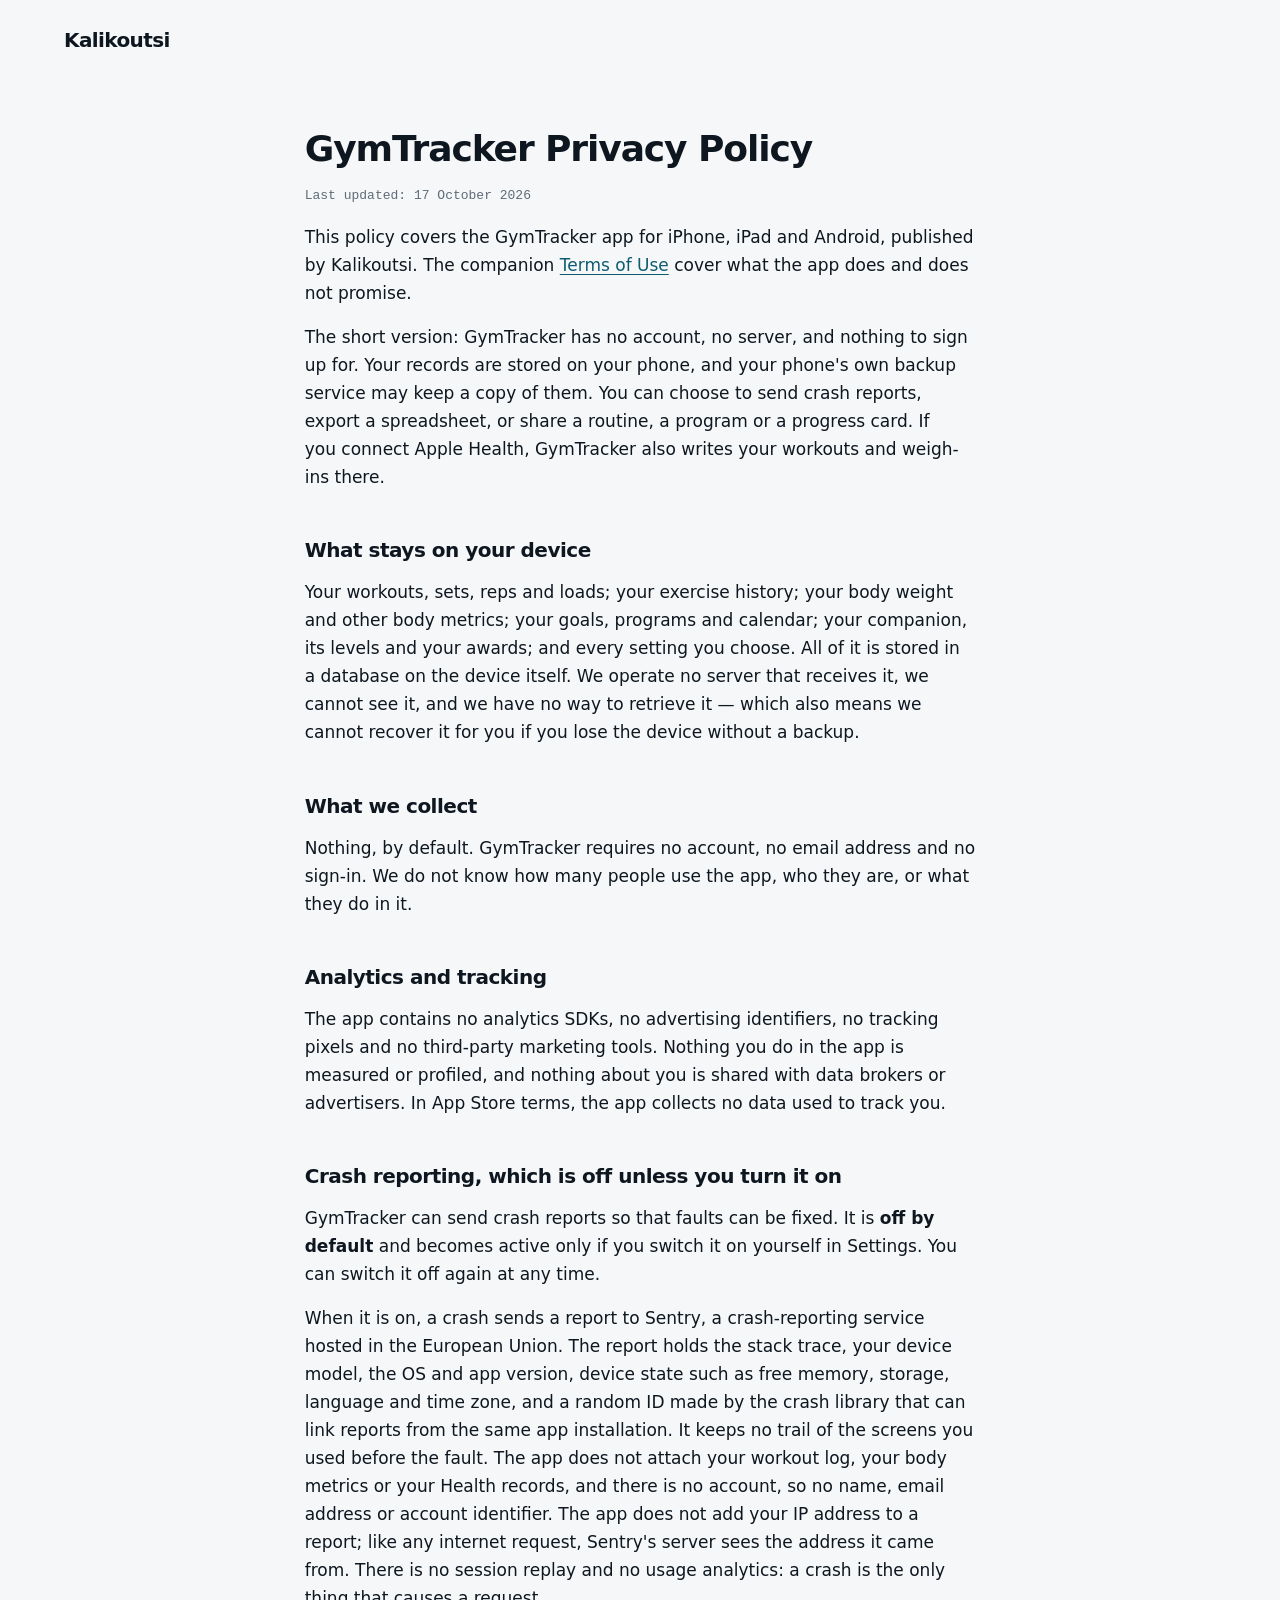
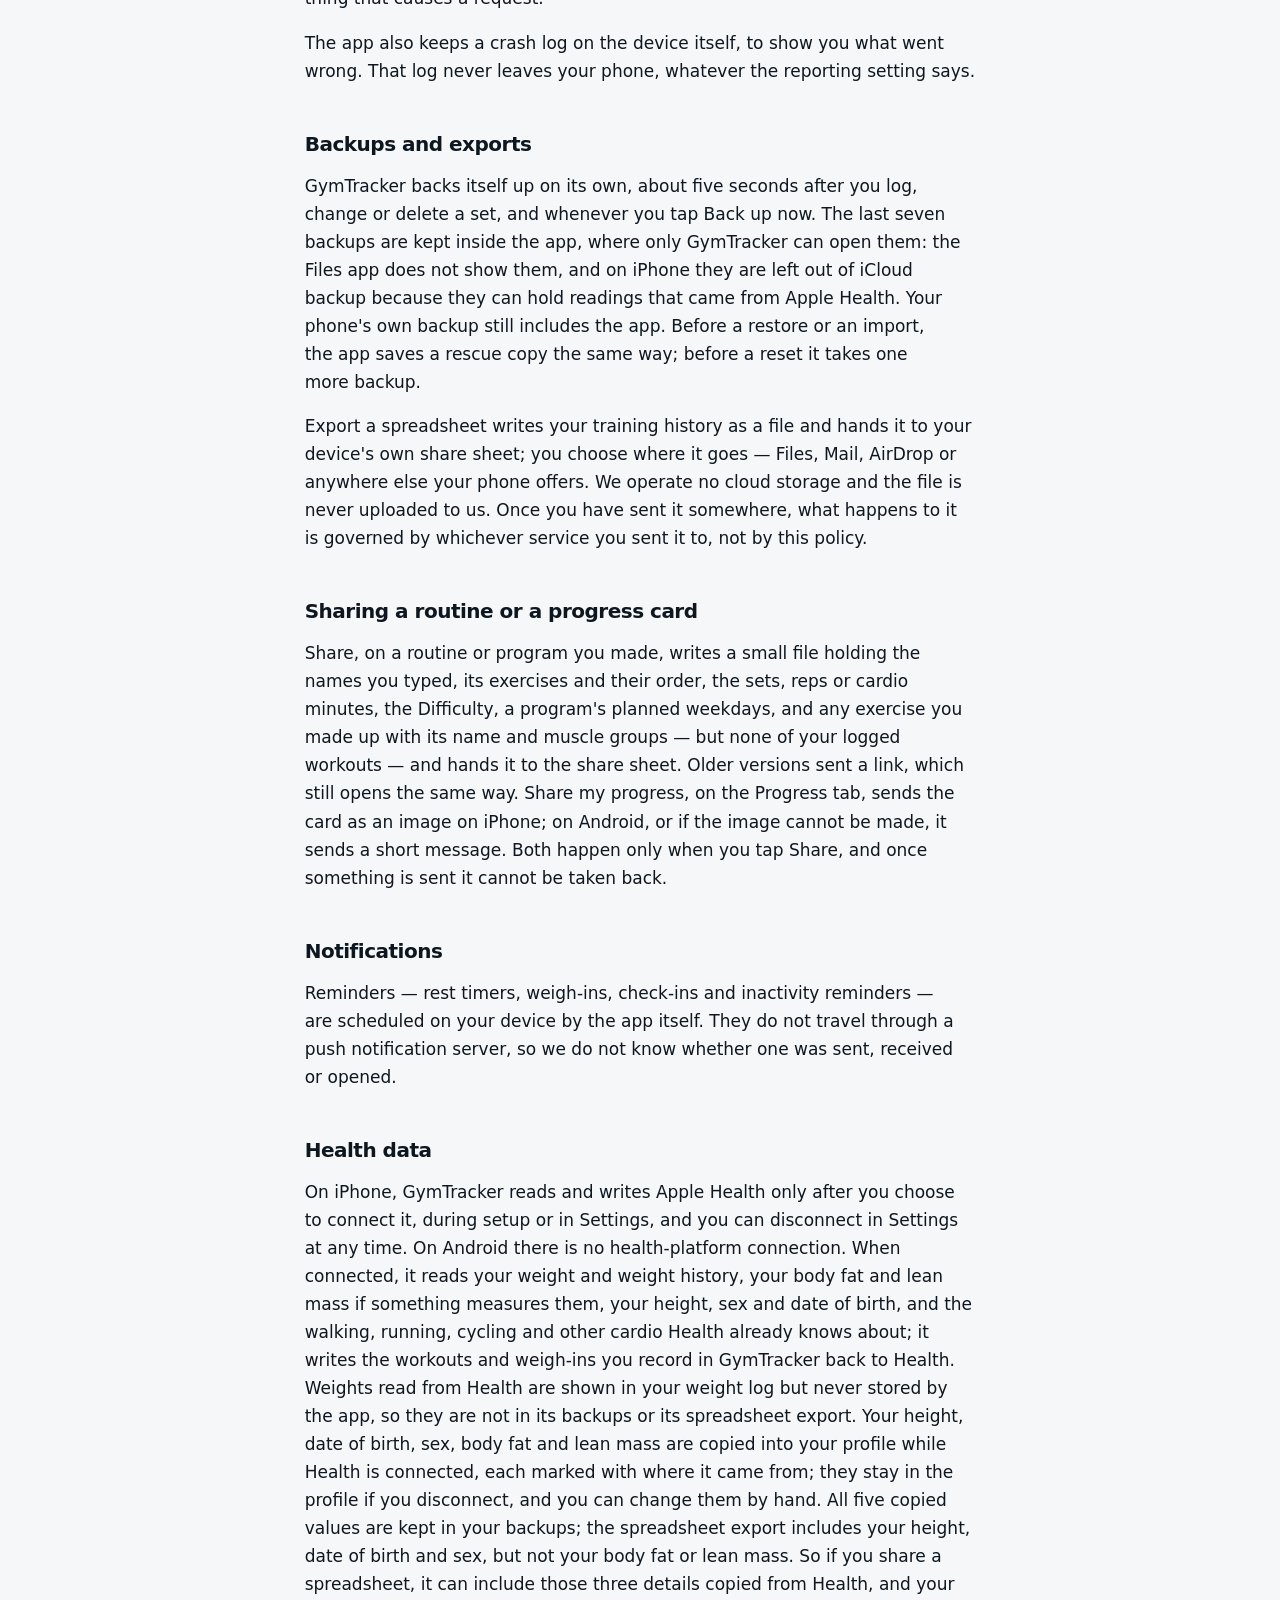
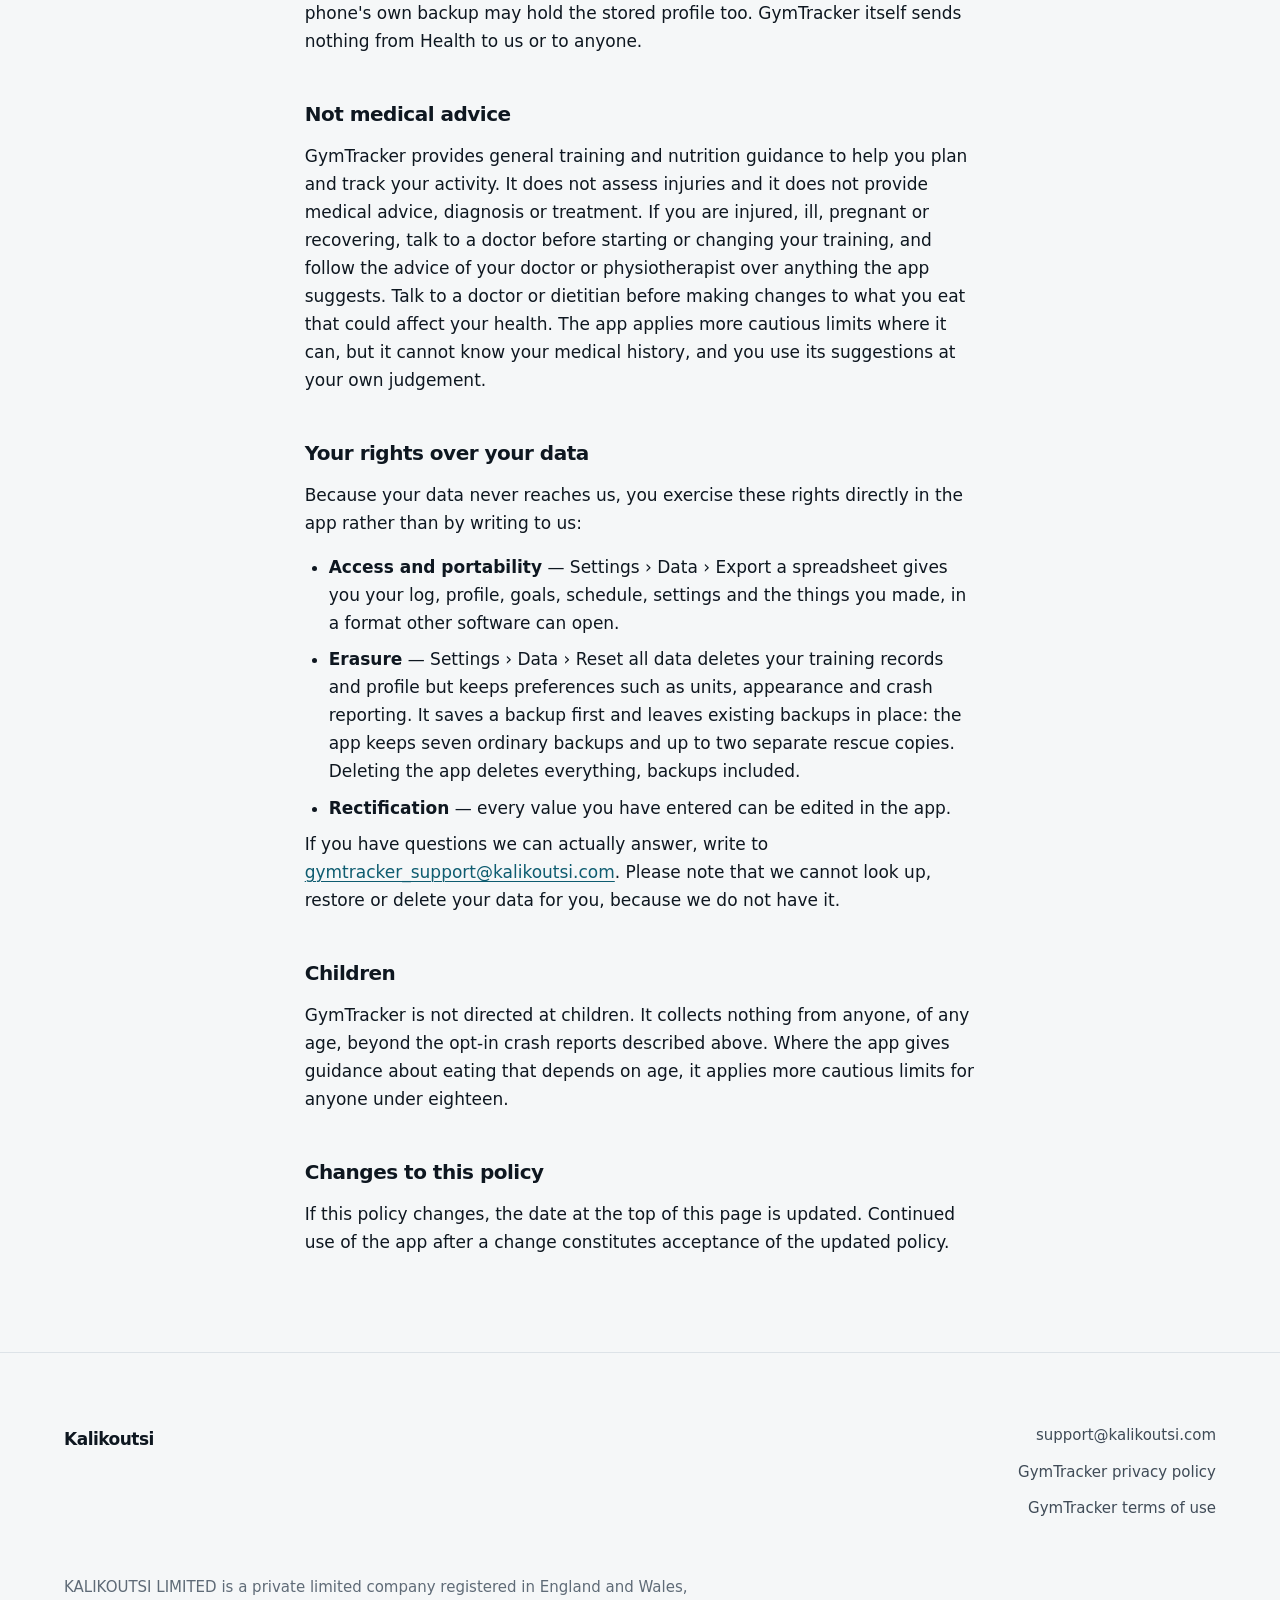
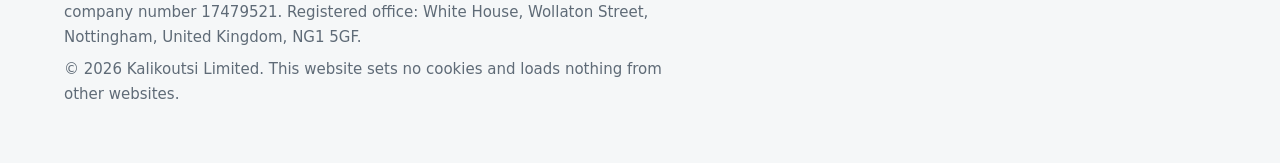
==== commit 0212a93f: "Privacy policy and product page: crash reports carry no screen trail and no app-hang events, matchin" ====
--- a/gymtracker-privacy.html
+++ b/gymtracker-privacy.html
@@ -22,7 +22,7 @@
 <main id="main" class="content-page">
   <div class="wrap">
     <h1>GymTracker Privacy Policy</h1>
-    <p class="updated">Last updated: 16 October 2026</p>
+    <p class="updated">Last updated: 17 October 2026</p>
 
     <p>
       This policy covers the GymTracker app for iPhone, iPad and Android, published by
@@ -68,15 +68,16 @@
       Settings. You can switch it off again at any time.
     </p>
     <p>
-      When it is on, a crash — or the app freezing for several seconds — sends a report to
-      Sentry, a crash-reporting service hosted in the European Union. The report holds the
-      stack trace, your device model, and the OS and app version. It may also carry a short
-      trail of the screens and buttons used just before the fault, and a random ID that can
-      link reports from the same app installation. The app does not attach your workout log,
-      your body metrics or your Health records, and there is no account, so no name, email
-      address or account identifier. A report can include screen titles, so a routine or
-      exercise name you typed may appear in one. There is no session replay and no usage
-      analytics: a fault is the only thing that causes a request.
+      When it is on, a crash sends a report to Sentry, a crash-reporting service hosted in
+      the European Union. The report holds the stack trace, your device model, the OS and app
+      version, device state such as free memory, storage, language and time zone, and a random
+      ID made by the crash library that can link reports from the same app installation. It
+      keeps no trail of the screens you used before the fault. The app does not attach your
+      workout log, your body metrics or your Health records, and there is no account, so no
+      name, email address or account identifier. The app does not add your IP address to a
+      report; like any internet request, Sentry's server sees the address it came from. There
+      is no session replay and no usage analytics: a crash is the only thing that causes a
+      request.
     </p>
     <p>
       The app also keeps a crash log on the device itself, to show you what went wrong. That
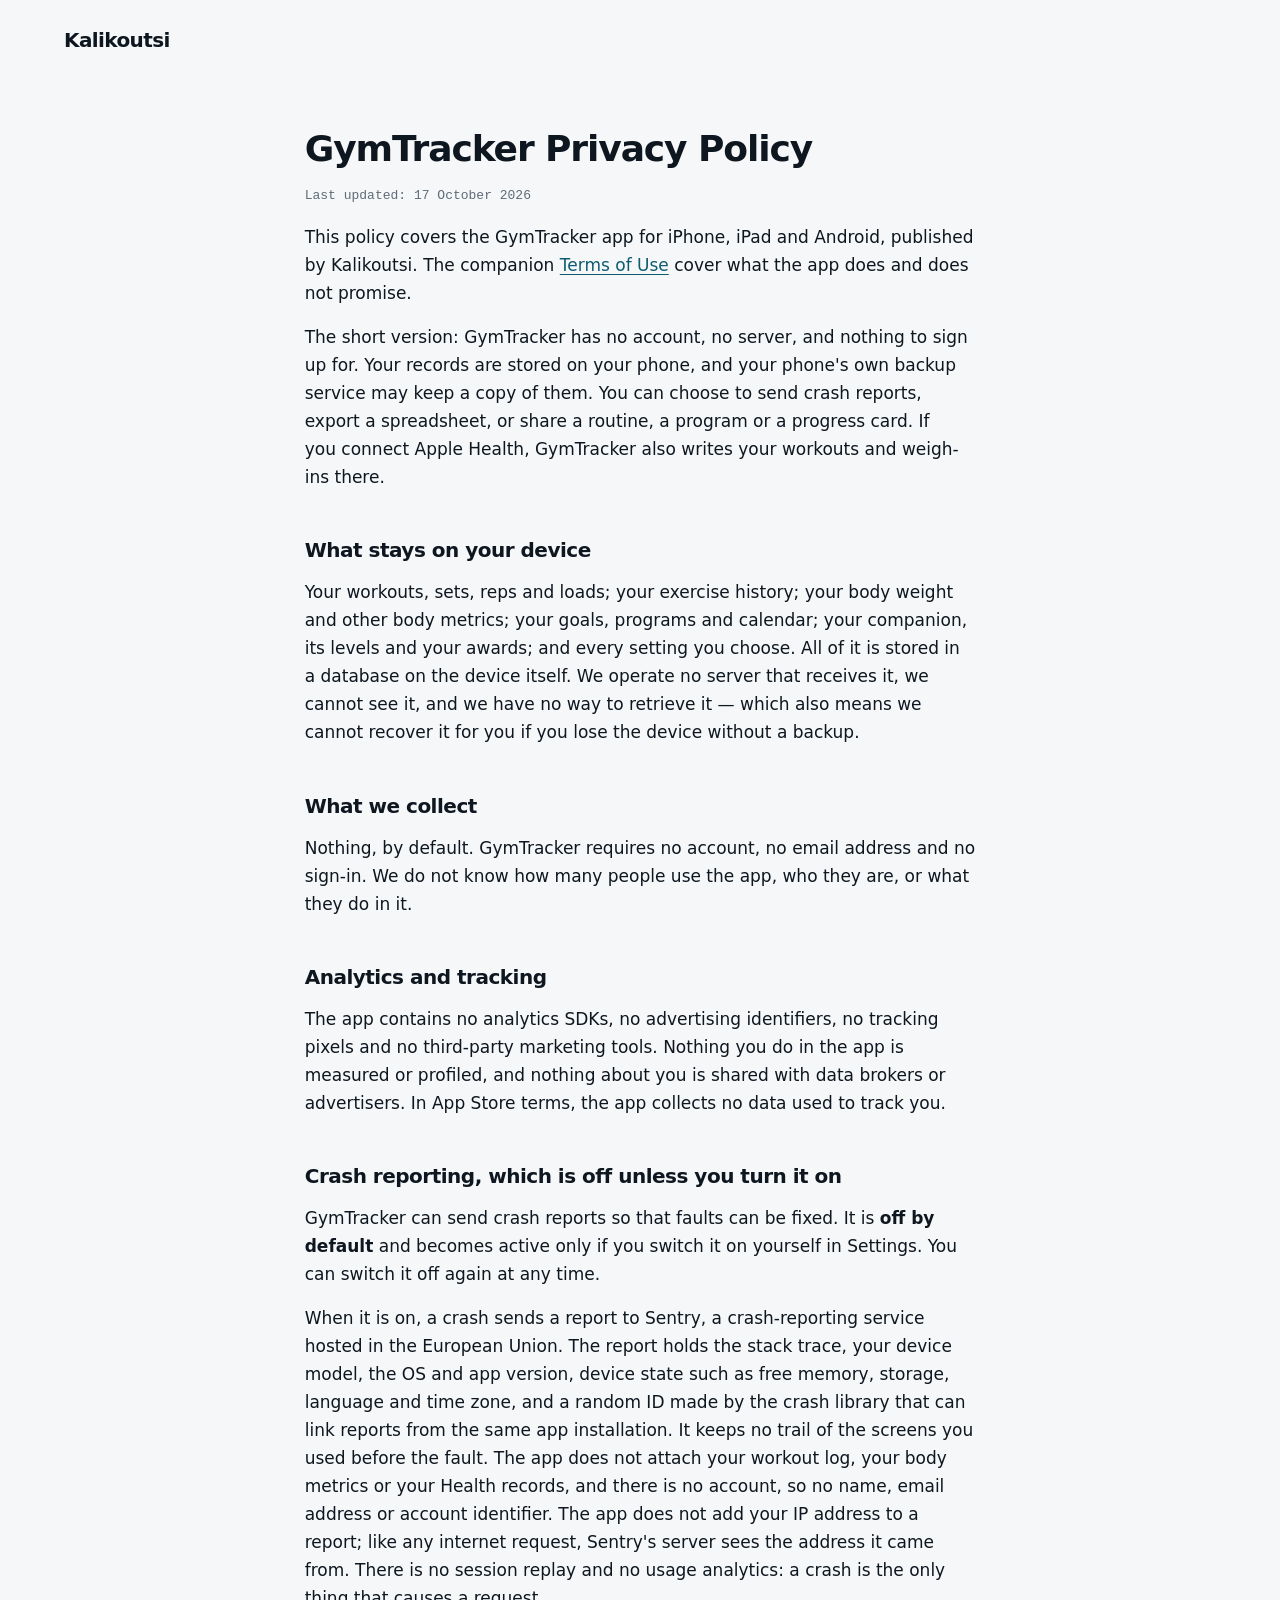
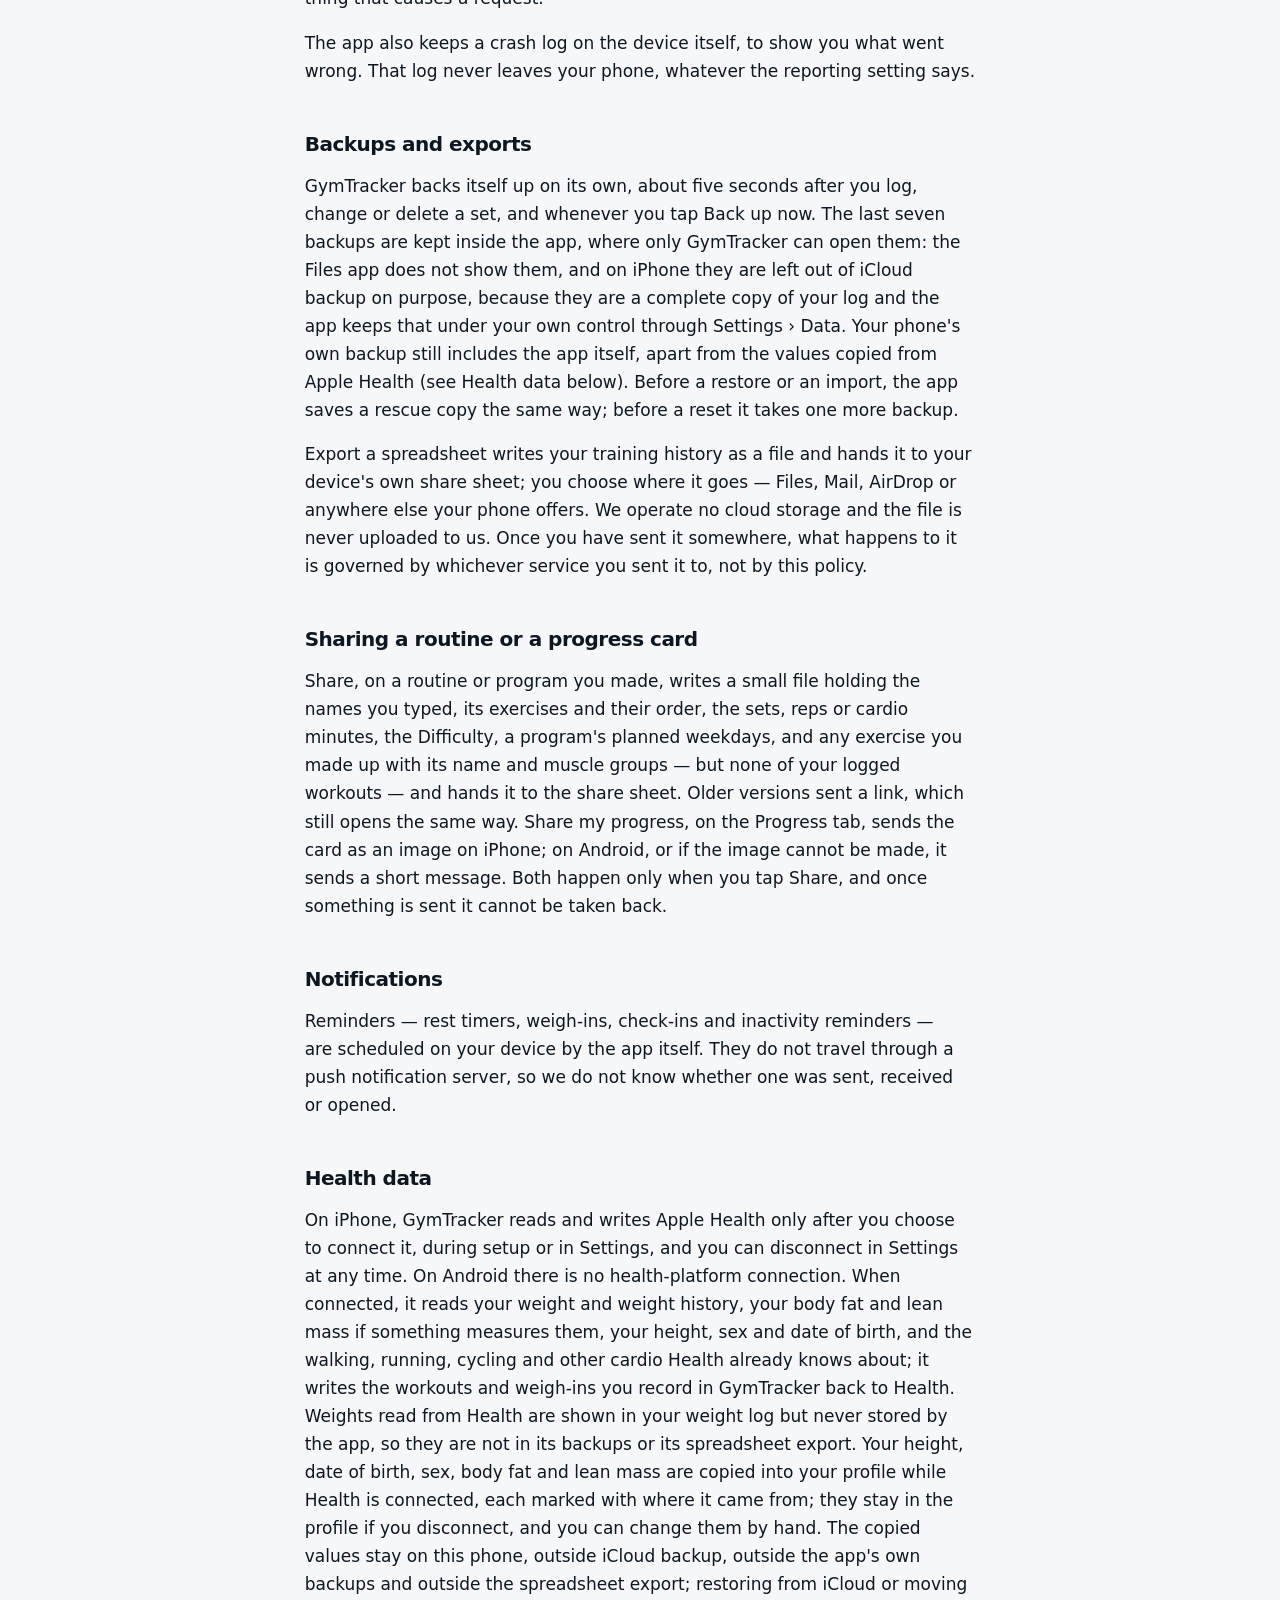
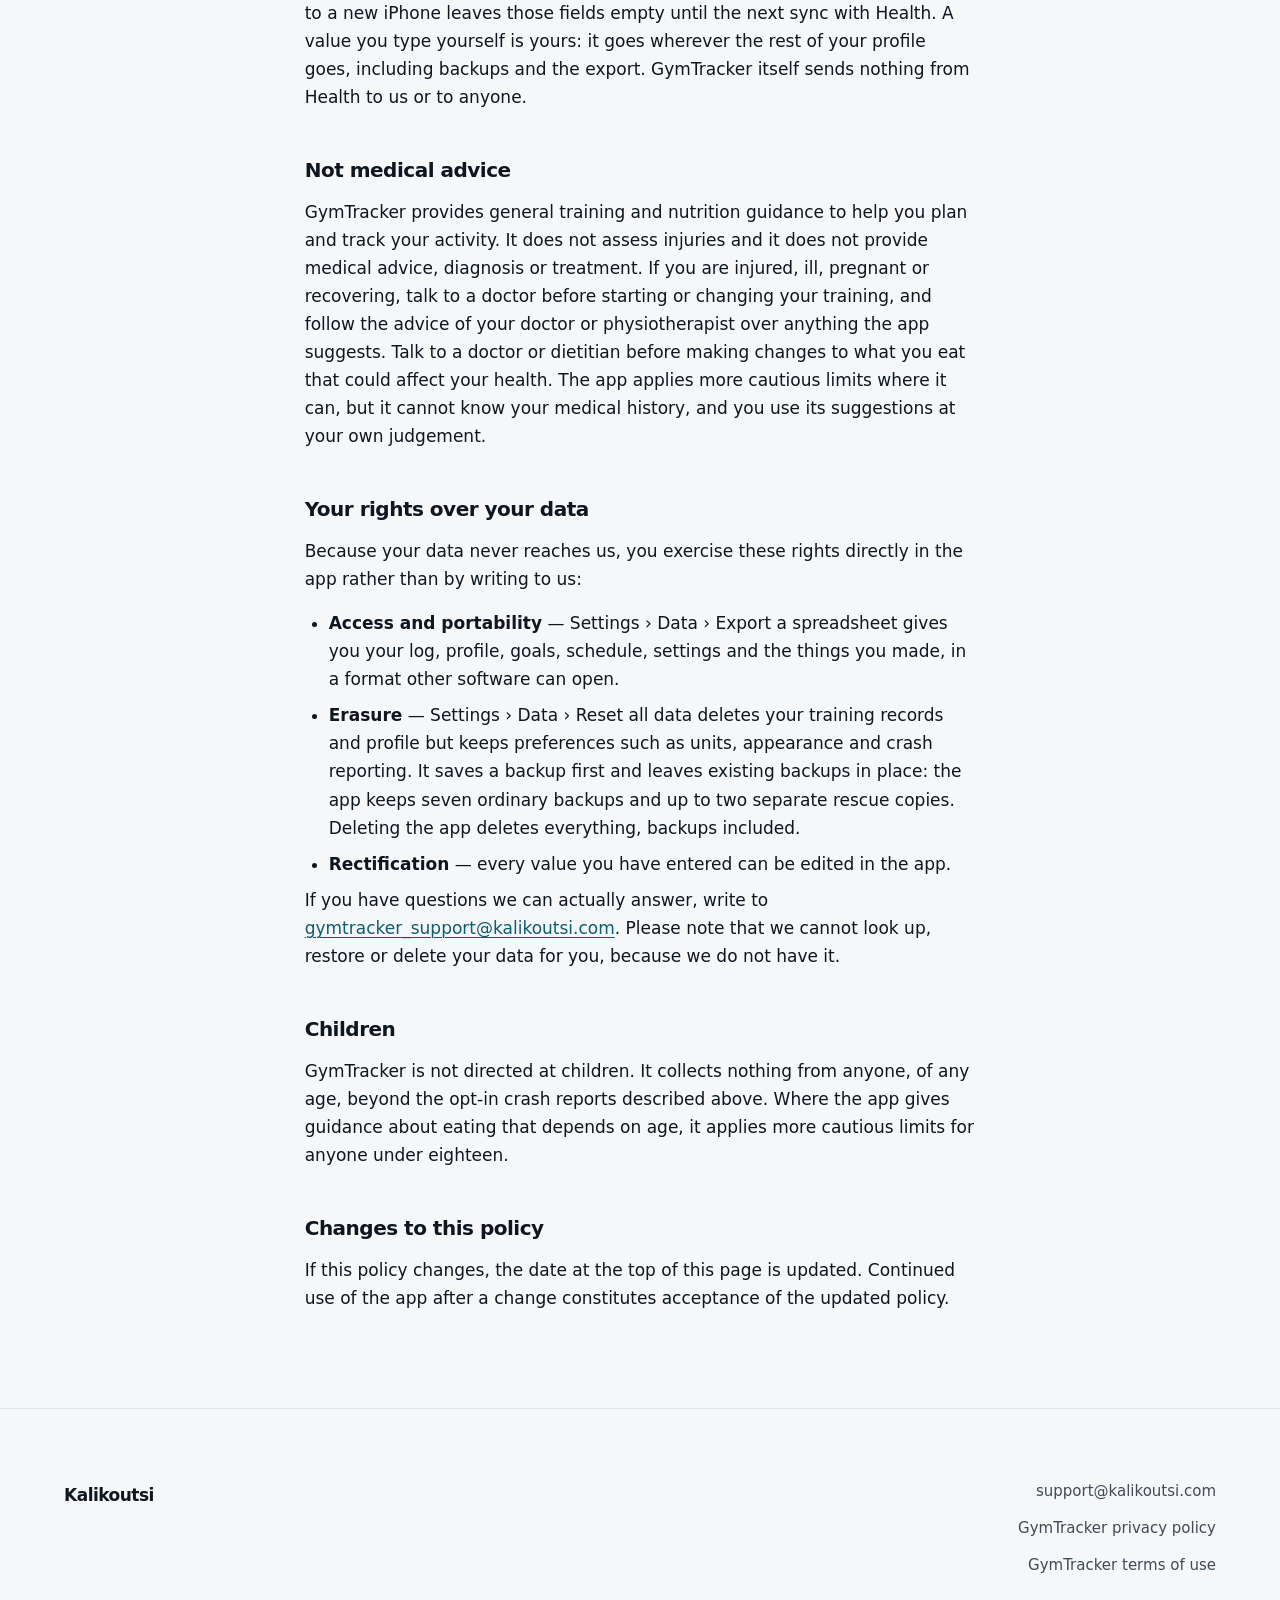
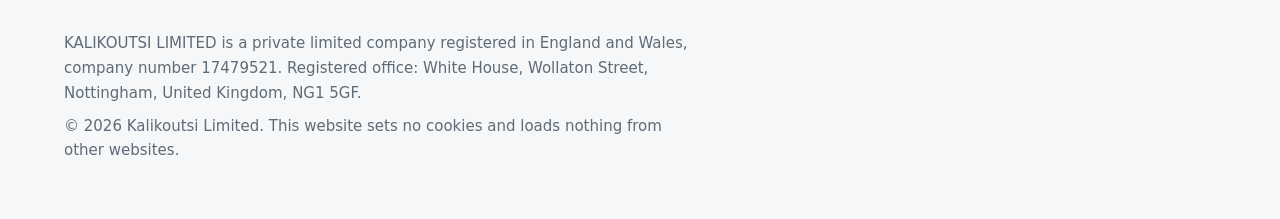
==== commit f149d90f: "Privacy policy: values copied from Apple Health stay outside backups and the export (GymTracker #936" ====
--- a/gymtracker-privacy.html
+++ b/gymtracker-privacy.html
@@ -89,10 +89,11 @@
       GymTracker backs itself up on its own, about five seconds after you log, change or
       delete a set, and whenever you tap Back up now. The last seven backups are kept inside
       the app, where only GymTracker can open them: the Files app does not show them, and on
-      iPhone they are left out of iCloud backup because they can hold readings that came from
-      Apple Health. Your phone's own backup still includes the app. Before a restore or an
-      import, the app saves a rescue copy the same way; before a reset it takes one more
-      backup.
+      iPhone they are left out of iCloud backup on purpose, because they are a complete copy
+      of your log and the app keeps that under your own control through Settings › Data. Your
+      phone's own backup still includes the app itself, apart from the values copied from
+      Apple Health (see Health data below). Before a restore or an import, the app saves a
+      rescue copy the same way; before a reset it takes one more backup.
     </p>
     <p>
       Export a spreadsheet writes your training history as a file and hands it to your
@@ -133,11 +134,12 @@
       in your weight log but never stored by the app, so they are not in its backups or its
       spreadsheet export. Your height, date of birth, sex, body fat and lean mass are copied
       into your profile while Health is connected, each marked with where it came from; they
-      stay in the profile if you disconnect, and you can change them by hand. All five copied
-      values are kept in your backups; the spreadsheet export includes your height, date of
-      birth and sex, but not your body fat or lean mass. So if you share a spreadsheet, it can
-      include those three details copied from Health, and your phone's own backup may hold the
-      stored profile too. GymTracker itself sends nothing from Health to us or to anyone.
+      stay in the profile if you disconnect, and you can change them by hand. The copied
+      values stay on this phone, outside iCloud backup, outside the app's own backups and
+      outside the spreadsheet export; restoring from iCloud or moving to a new iPhone leaves
+      those fields empty until the next sync with Health. A value you type yourself is yours:
+      it goes wherever the rest of your profile goes, including backups and the export.
+      GymTracker itself sends nothing from Health to us or to anyone.
     </p>
 
     <h2>Not medical advice</h2>
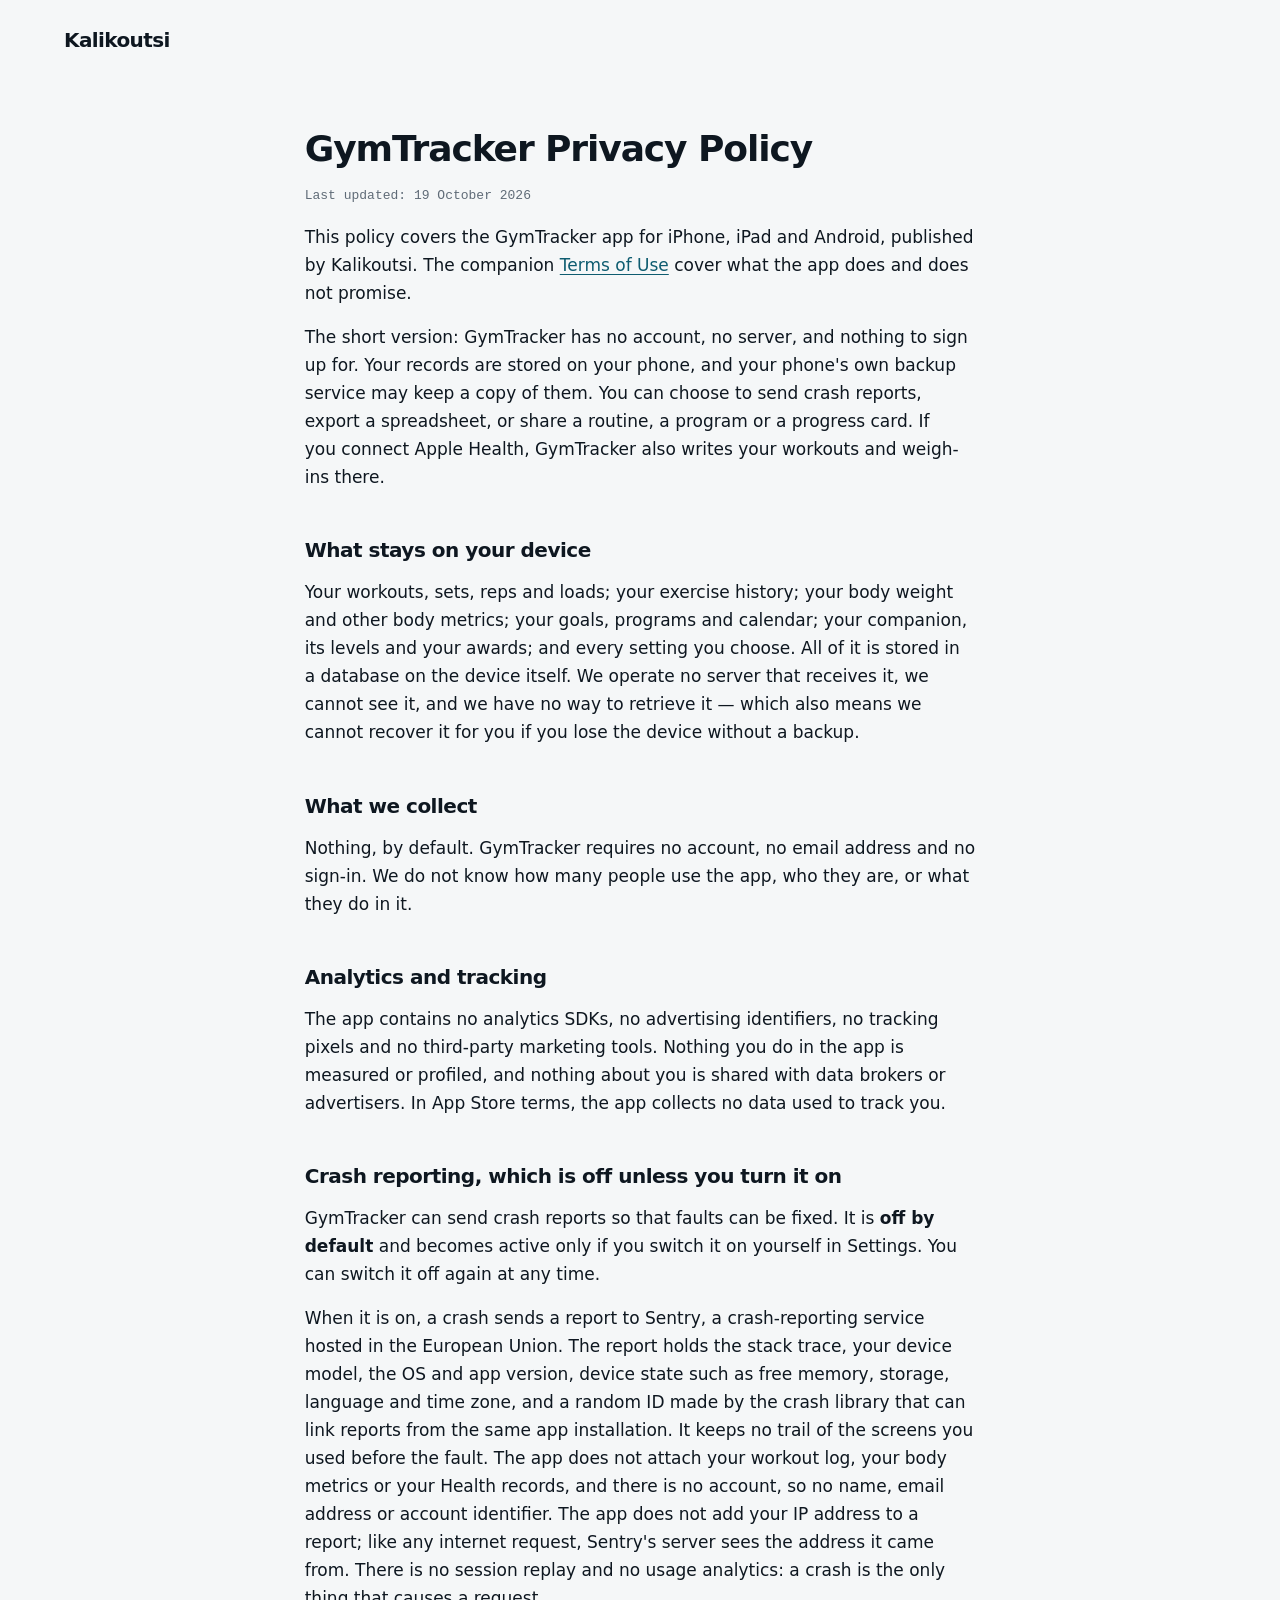
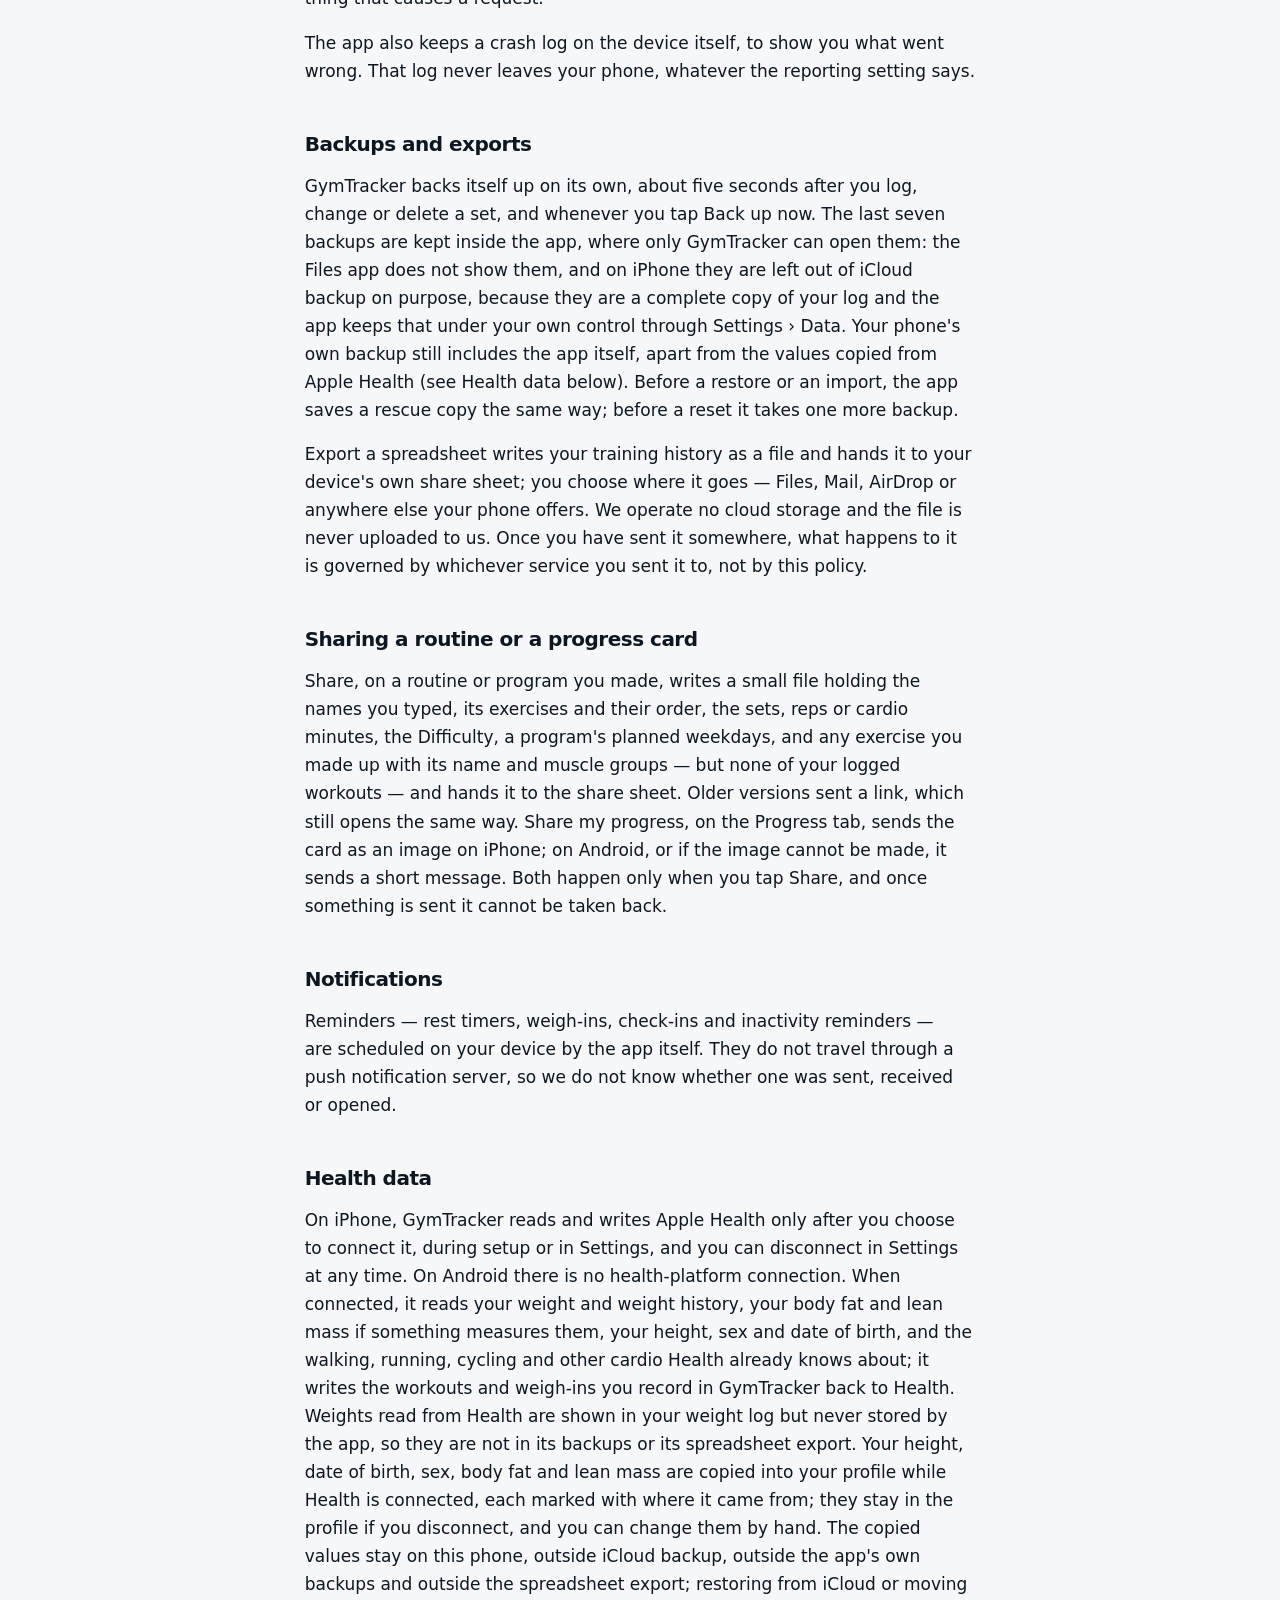
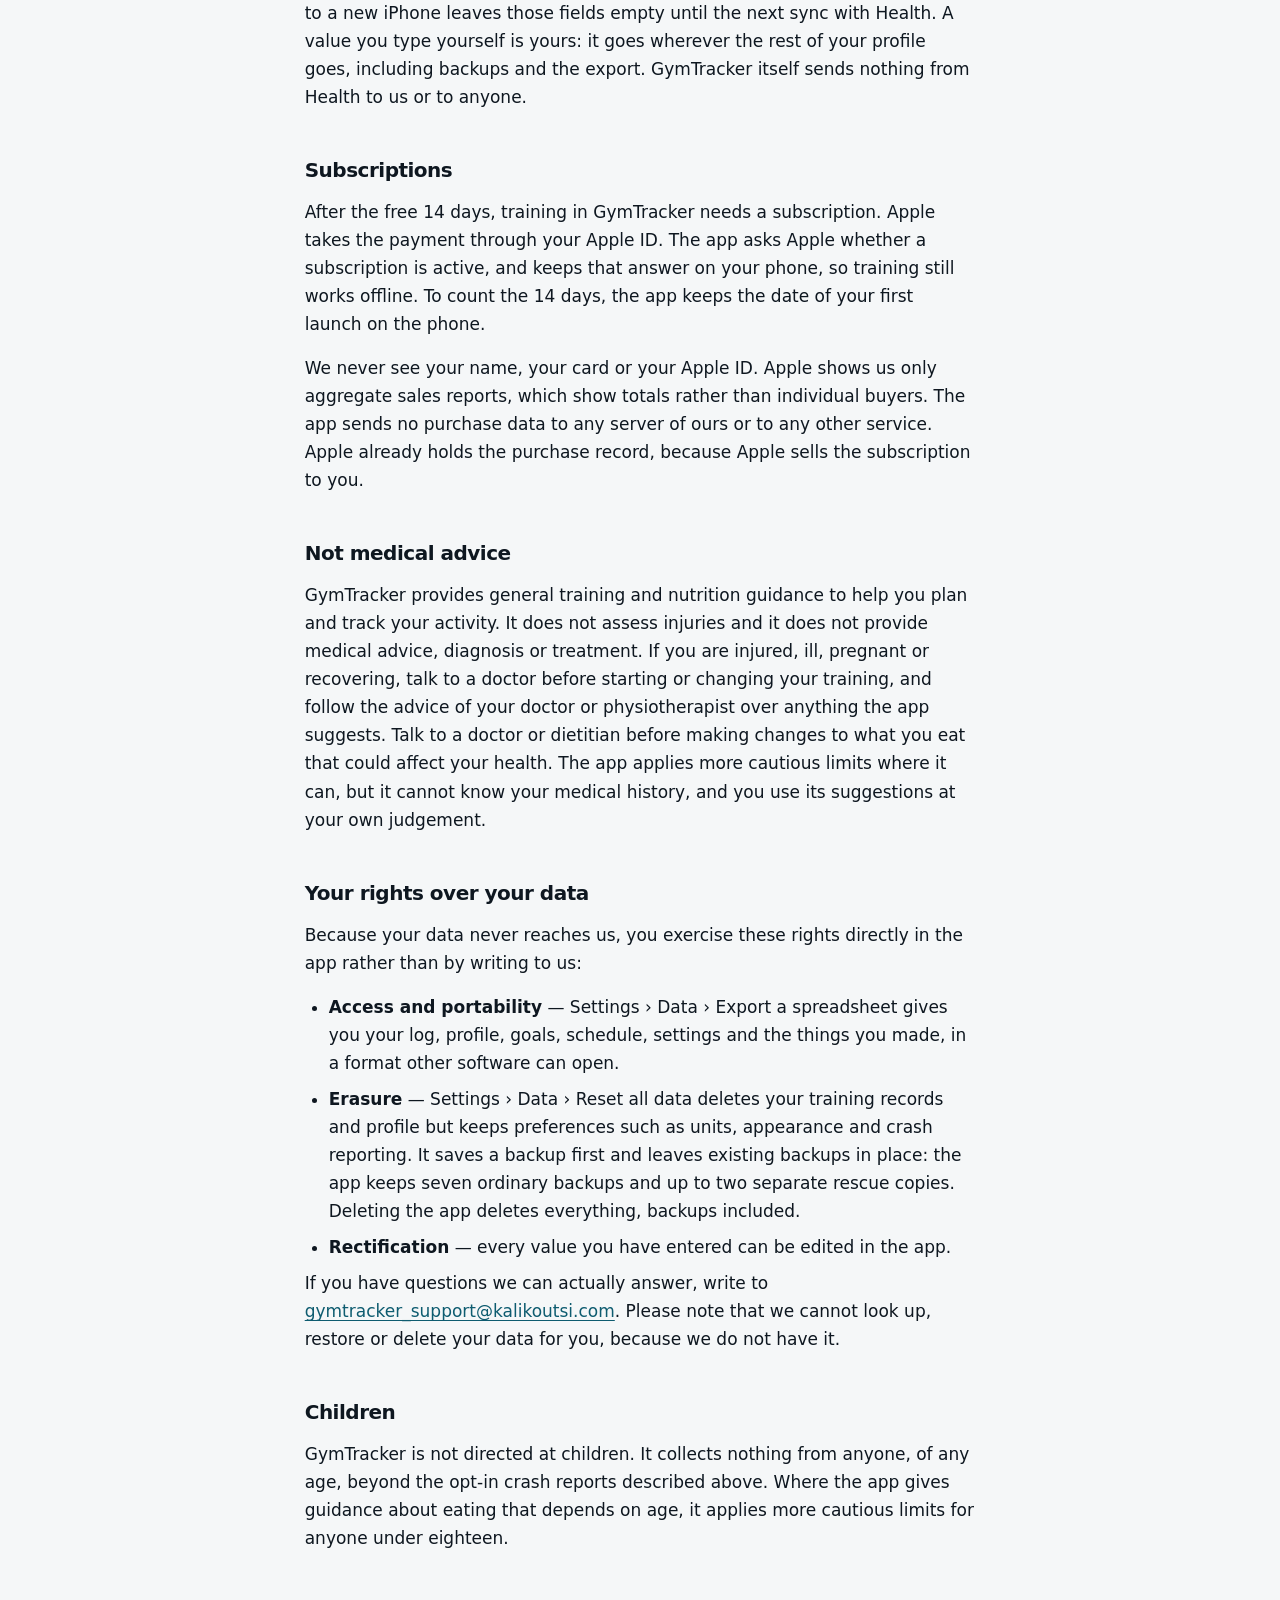
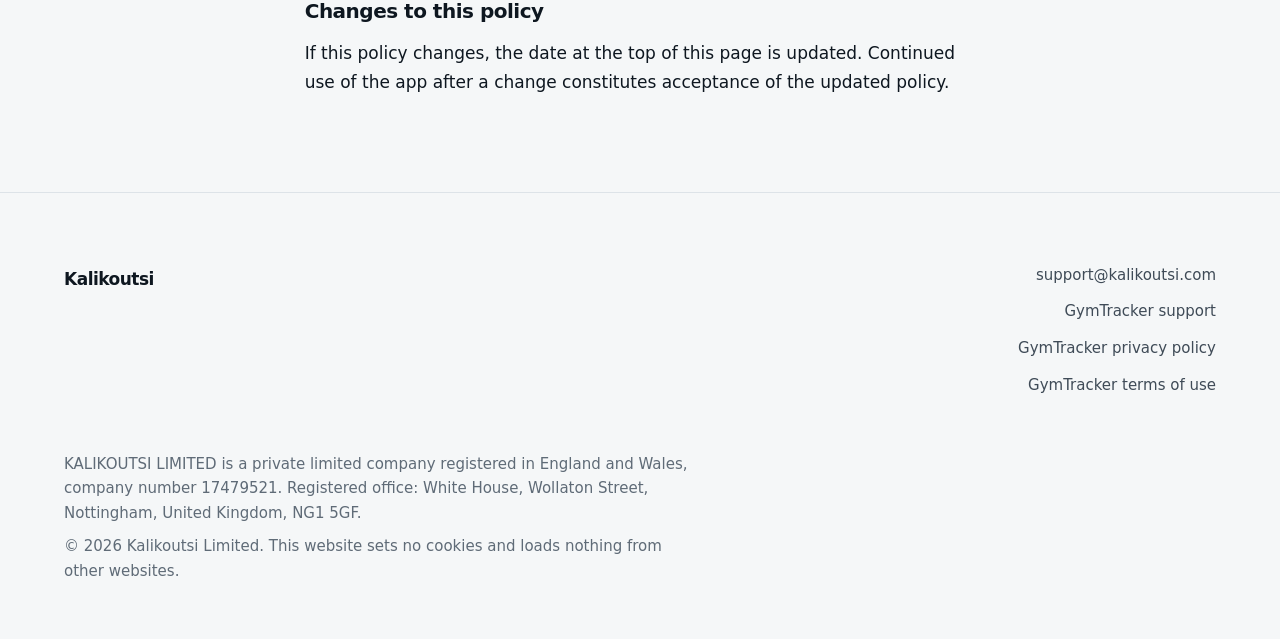
==== commit fb7f117f: "GymTracker: support page, and the subscription section of the privacy policy" ====
--- a/gymtracker-privacy.html
+++ b/gymtracker-privacy.html
@@ -22,7 +22,7 @@
 <main id="main" class="content-page">
   <div class="wrap">
     <h1>GymTracker Privacy Policy</h1>
-    <p class="updated">Last updated: 17 October 2026</p>
+    <p class="updated">Last updated: 19 October 2026</p>
 
     <p>
       This policy covers the GymTracker app for iPhone, iPad and Android, published by
@@ -142,6 +142,20 @@
       GymTracker itself sends nothing from Health to us or to anyone.
     </p>
 
+    <h2>Subscriptions</h2>
+    <p>
+      After the free 14 days, training in GymTracker needs a subscription. Apple takes the
+      payment through your Apple ID. The app asks Apple whether a subscription is active, and
+      keeps that answer on your phone, so training still works offline. To count the 14 days,
+      the app keeps the date of your first launch on the phone.
+    </p>
+    <p>
+      We never see your name, your card or your Apple ID. Apple shows us only aggregate sales
+      reports, which show totals rather than individual buyers. The app sends no purchase data
+      to any server of ours or to any other service. Apple already holds the purchase record,
+      because Apple sells the subscription to you.
+    </p>
+
     <h2>Not medical advice</h2>
     <p>
       GymTracker provides general training and nutrition guidance to help you plan and track
@@ -192,6 +206,7 @@
       <a class="wordmark" href="index.html">Kalikoutsi</a>
       <ul class="footer-links">
         <li><a href="mailto:support@kalikoutsi.com">support@kalikoutsi.com</a></li>
+        <li><a href="gymtracker-support.html">GymTracker support</a></li>
         <li><a href="gymtracker-privacy.html">GymTracker privacy policy</a></li>
         <li><a href="gymtracker-terms.html">GymTracker terms of use</a></li>
       </ul>
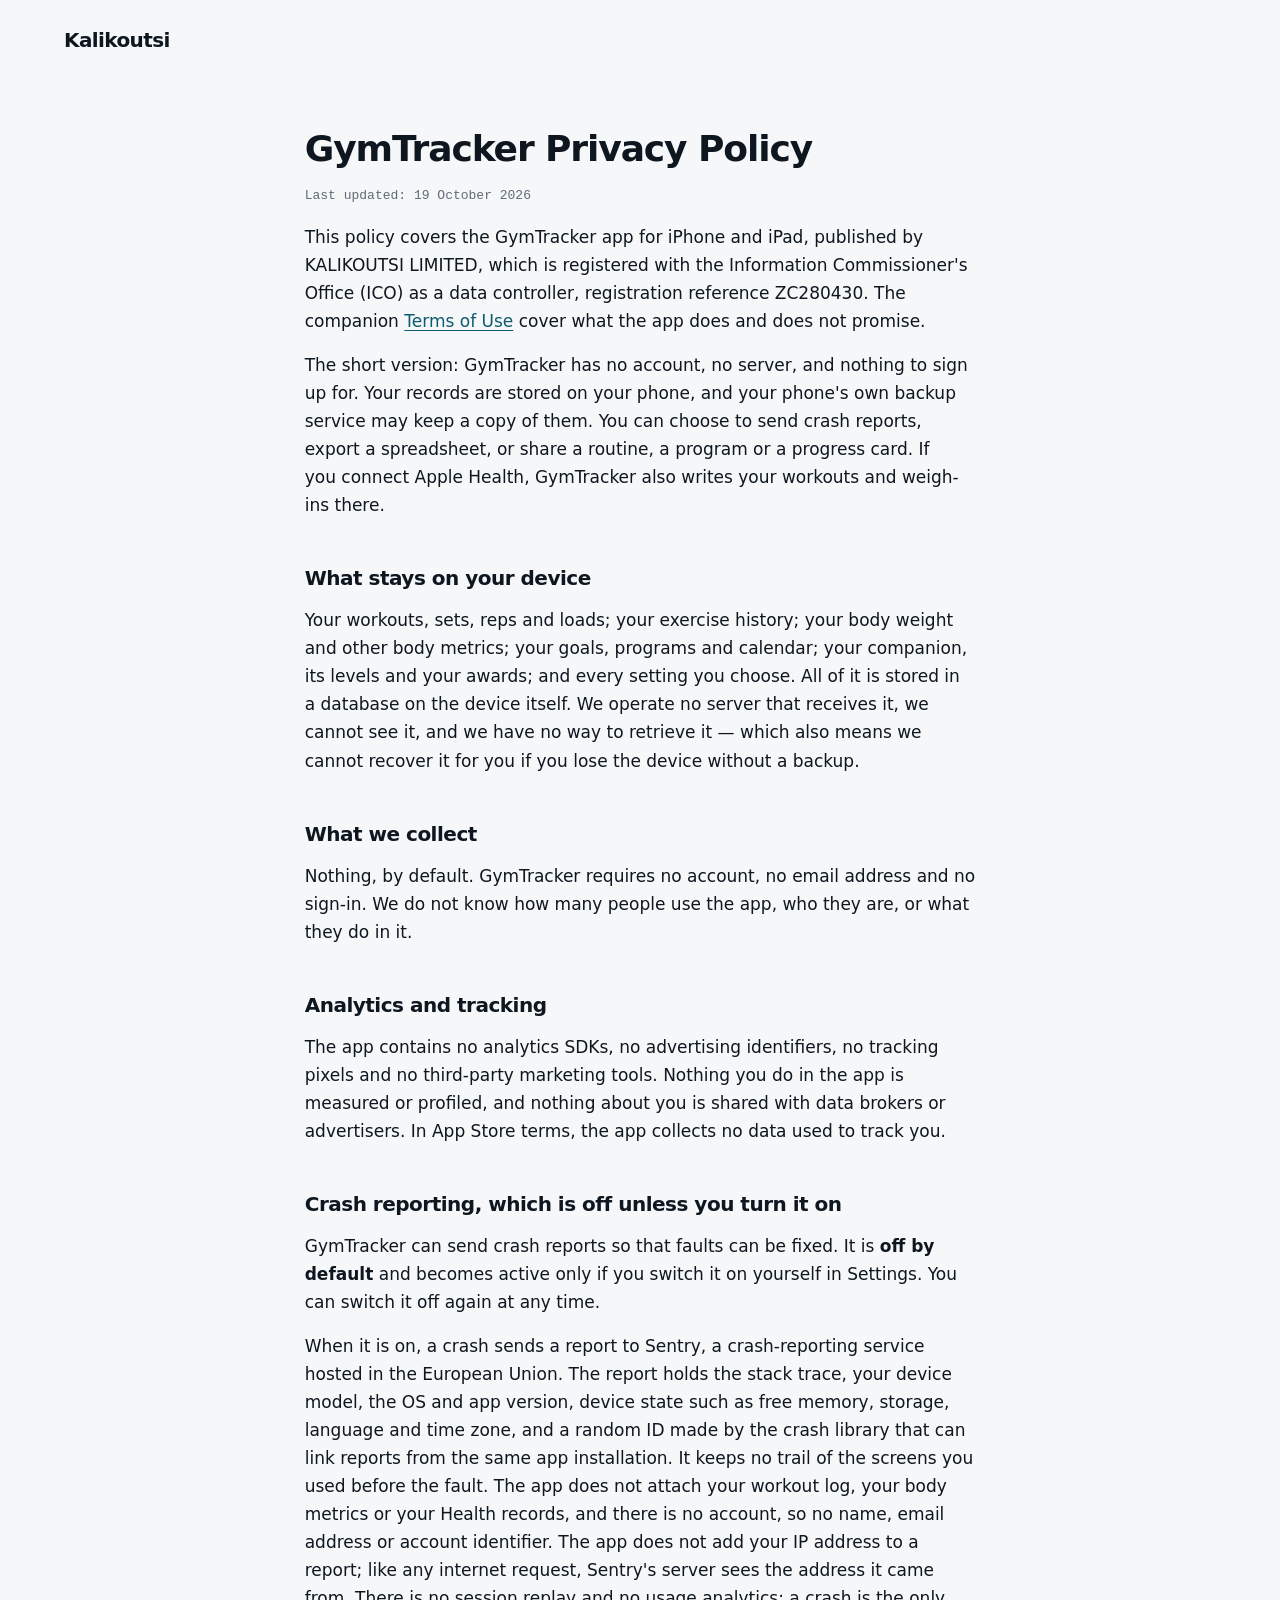
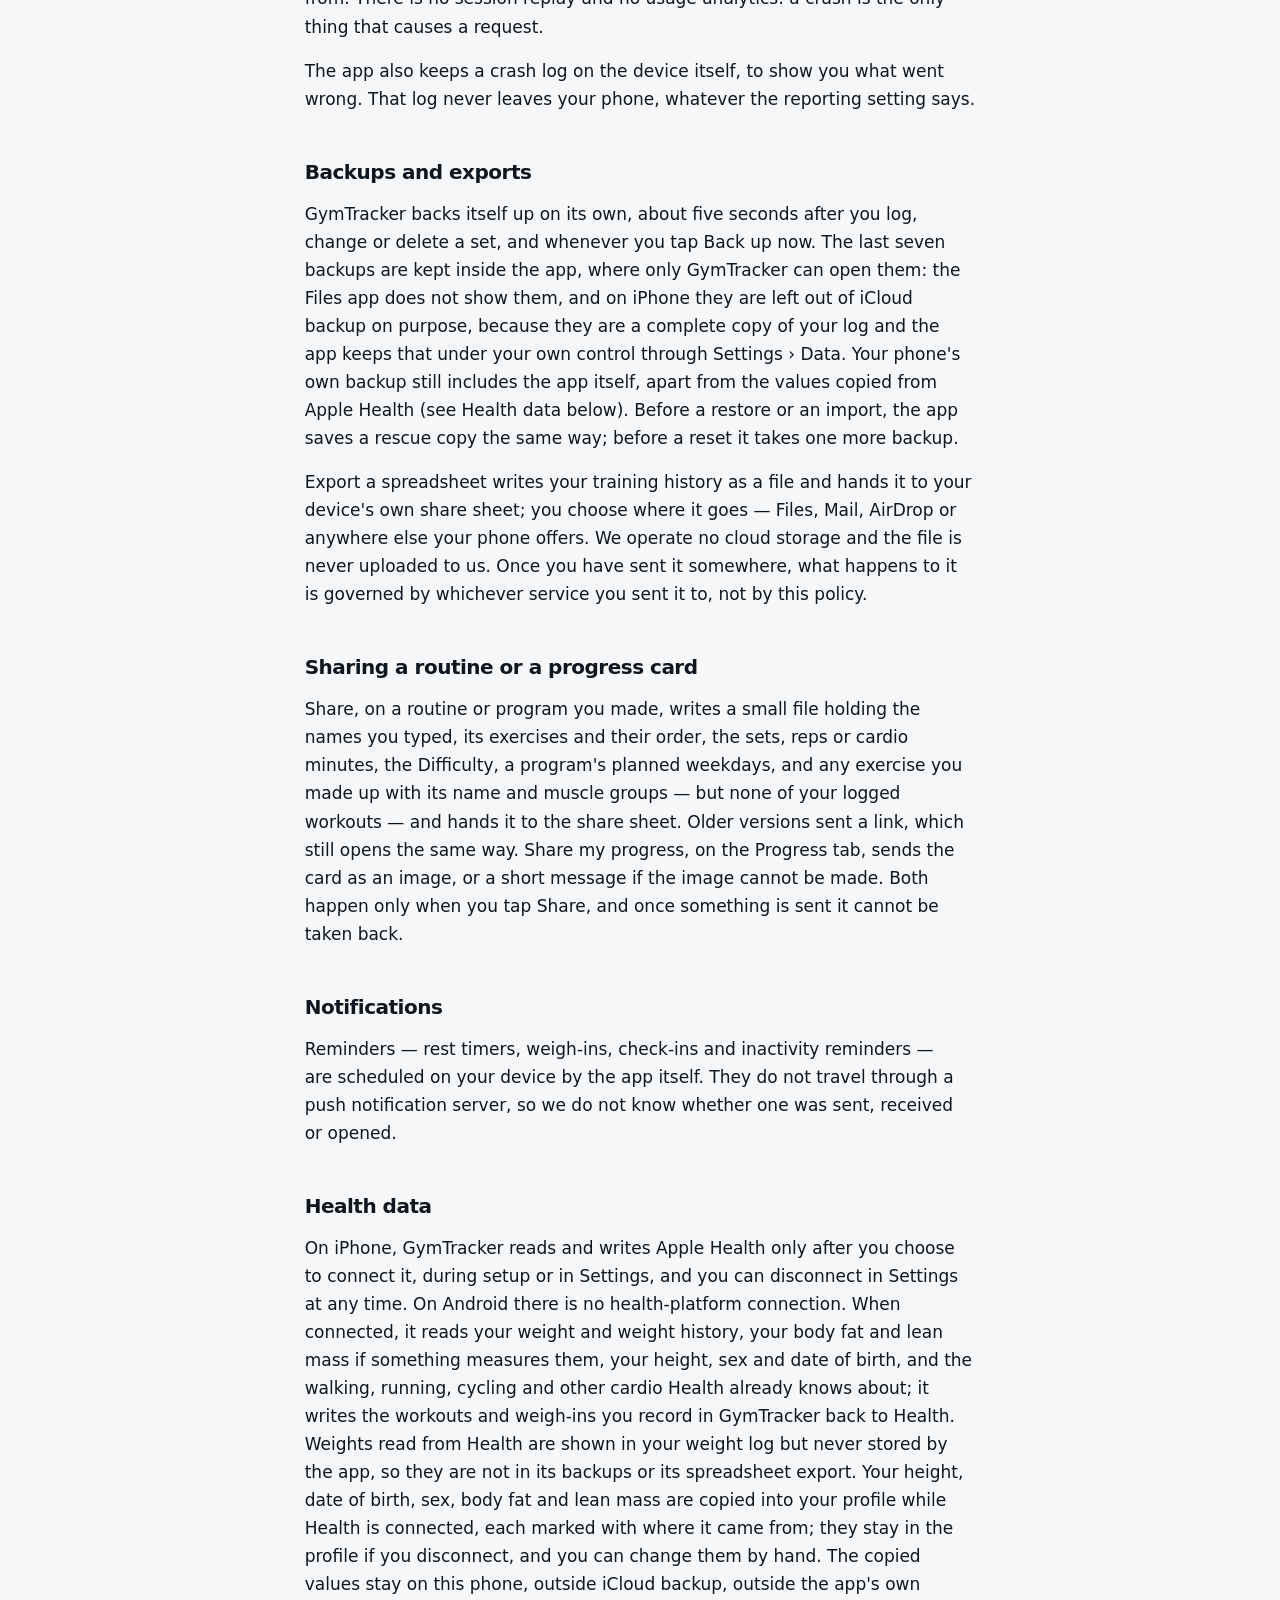
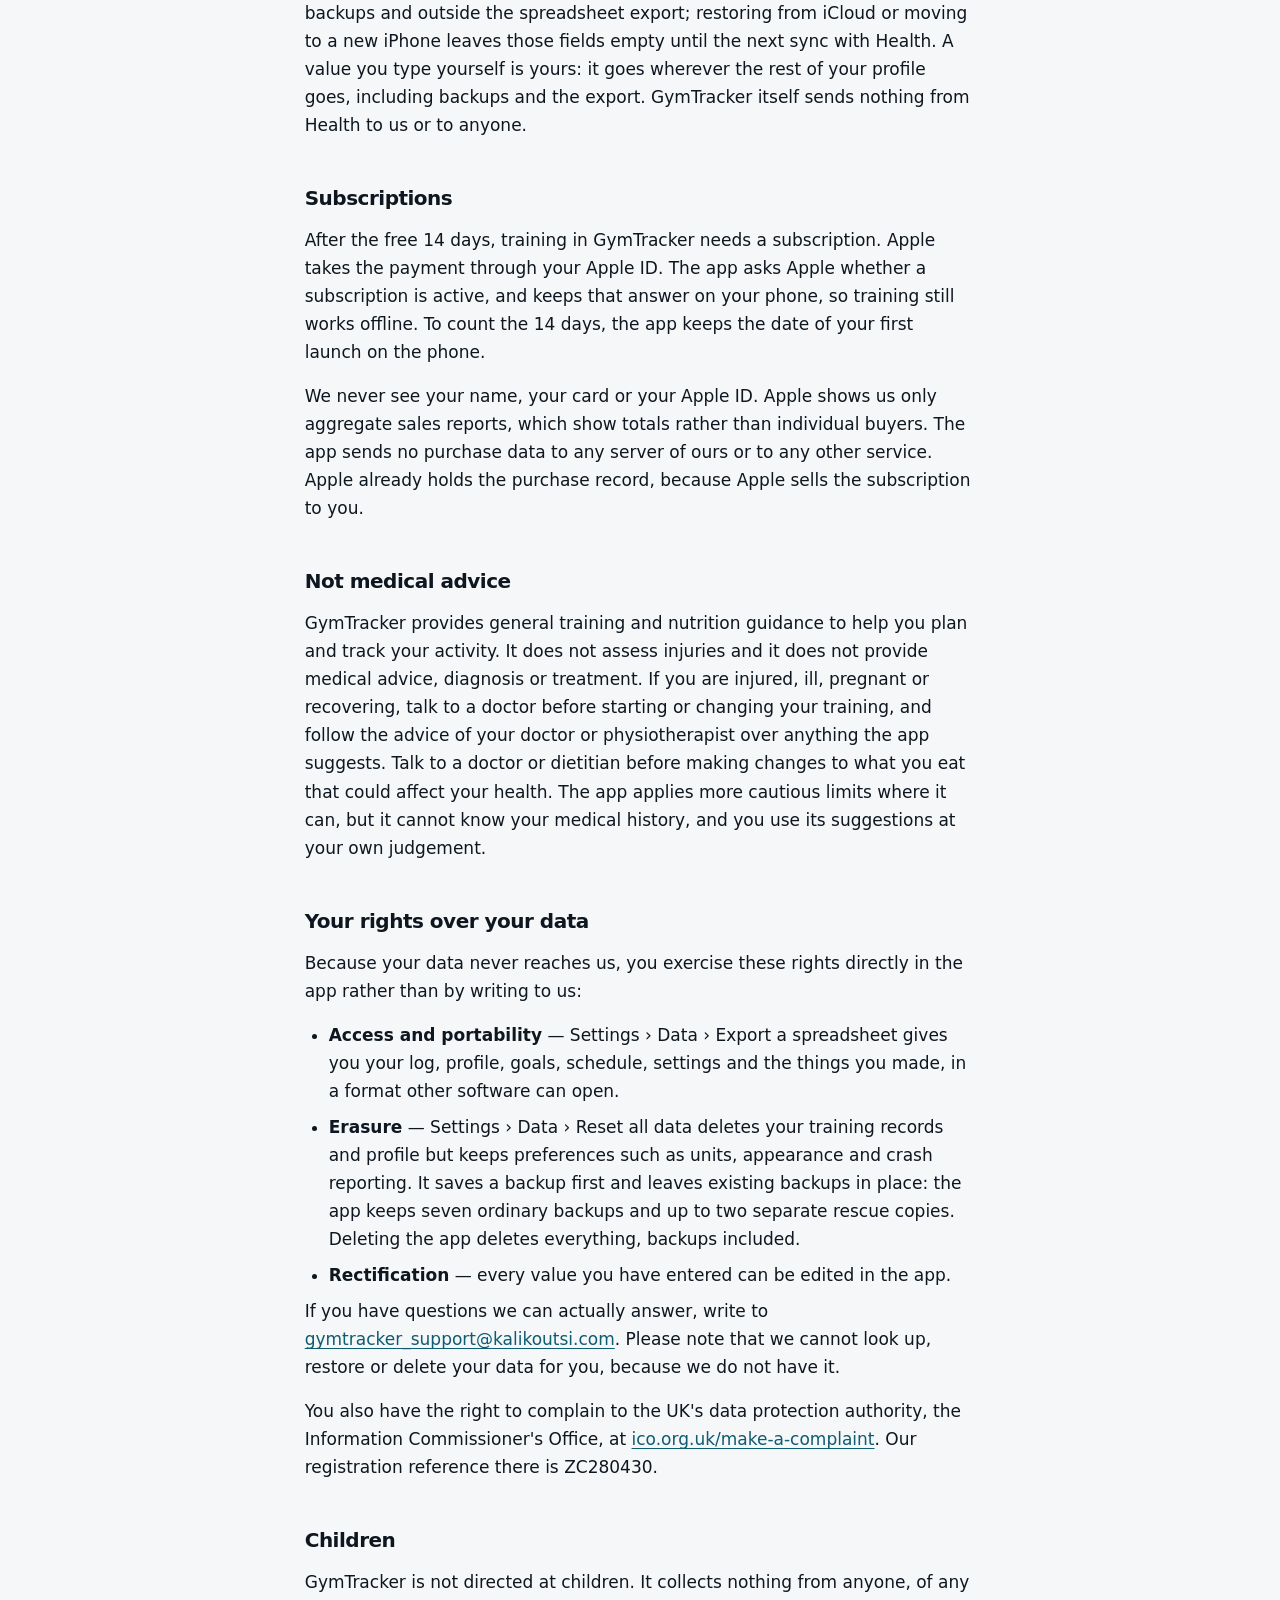
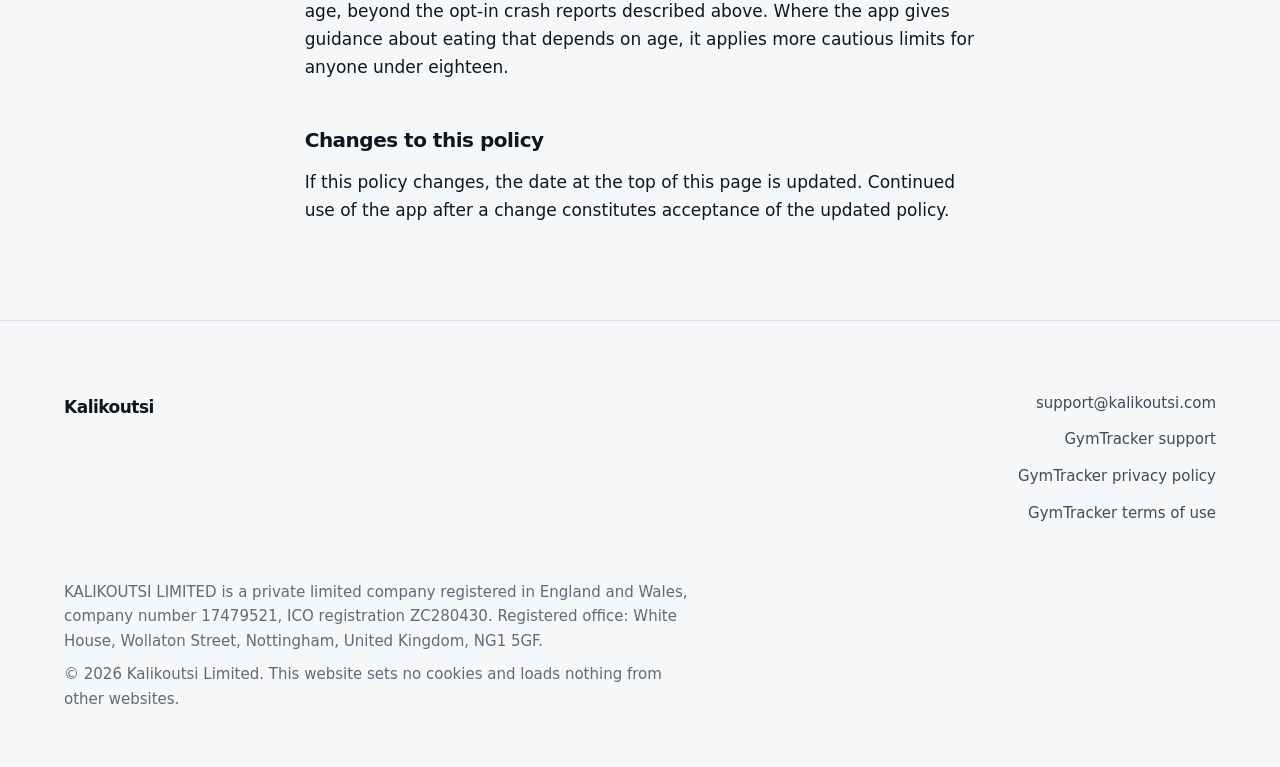
==== commit da4d2a18: "Privacy: ICO registration ZC280430 on the privacy pages and the company line; the complaint route; t" ====
--- a/gymtracker-privacy.html
+++ b/gymtracker-privacy.html
@@ -25,9 +25,11 @@
     <p class="updated">Last updated: 19 October 2026</p>
 
     <p>
-      This policy covers the GymTracker app for iPhone, iPad and Android, published by
-      Kalikoutsi. The companion <a href="gymtracker-terms.html">Terms of Use</a> cover what
-      the app does and does not promise.
+      This policy covers the GymTracker app for iPhone and iPad, published by
+      KALIKOUTSI LIMITED, which is registered with the Information Commissioner's Office
+      (ICO) as a data controller, registration reference ZC280430. The companion
+      <a href="gymtracker-terms.html">Terms of Use</a> cover what the app does and does not
+      promise.
     </p>
 
     <p>
@@ -110,8 +112,7 @@
       a program's planned weekdays, and any exercise you made up with its name and muscle
       groups — but none of your logged workouts — and hands it to the share sheet. Older
       versions sent a link, which still opens the same way. Share my progress, on the Progress
-      tab, sends the card as an image on iPhone; on Android, or if the image cannot be made,
-      it sends a short message. Both happen only when you tap Share, and once something is
+      tab, sends the card as an image, or a short message if the image cannot be made. Both happen only when you tap Share, and once something is
       sent it cannot be taken back.
     </p>
 
@@ -184,6 +185,11 @@
       Please note that we cannot look up, restore or delete your data for you, because we do
       not have it.
     </p>
+    <p>
+      You also have the right to complain to the UK's data protection authority, the
+      Information Commissioner's Office, at <a href="https://ico.org.uk/make-a-complaint/">ico.org.uk/make-a-complaint</a>.
+      Our registration reference there is ZC280430.
+    </p>
 
     <h2>Children</h2>
     <p>
@@ -211,7 +217,7 @@
         <li><a href="gymtracker-terms.html">GymTracker terms of use</a></li>
       </ul>
     </div>
-    <p>KALIKOUTSI LIMITED is a private limited company registered in England and Wales, company number 17479521. Registered office: White House, Wollaton Street, Nottingham, United Kingdom, NG1 5GF.</p>
+    <p>KALIKOUTSI LIMITED is a private limited company registered in England and Wales, company number 17479521, ICO registration ZC280430. Registered office: White House, Wollaton Street, Nottingham, United Kingdom, NG1 5GF.</p>
     <p>&copy; 2026 Kalikoutsi Limited. This website sets no cookies and loads nothing from other websites.</p>
   </div>
 </footer>
